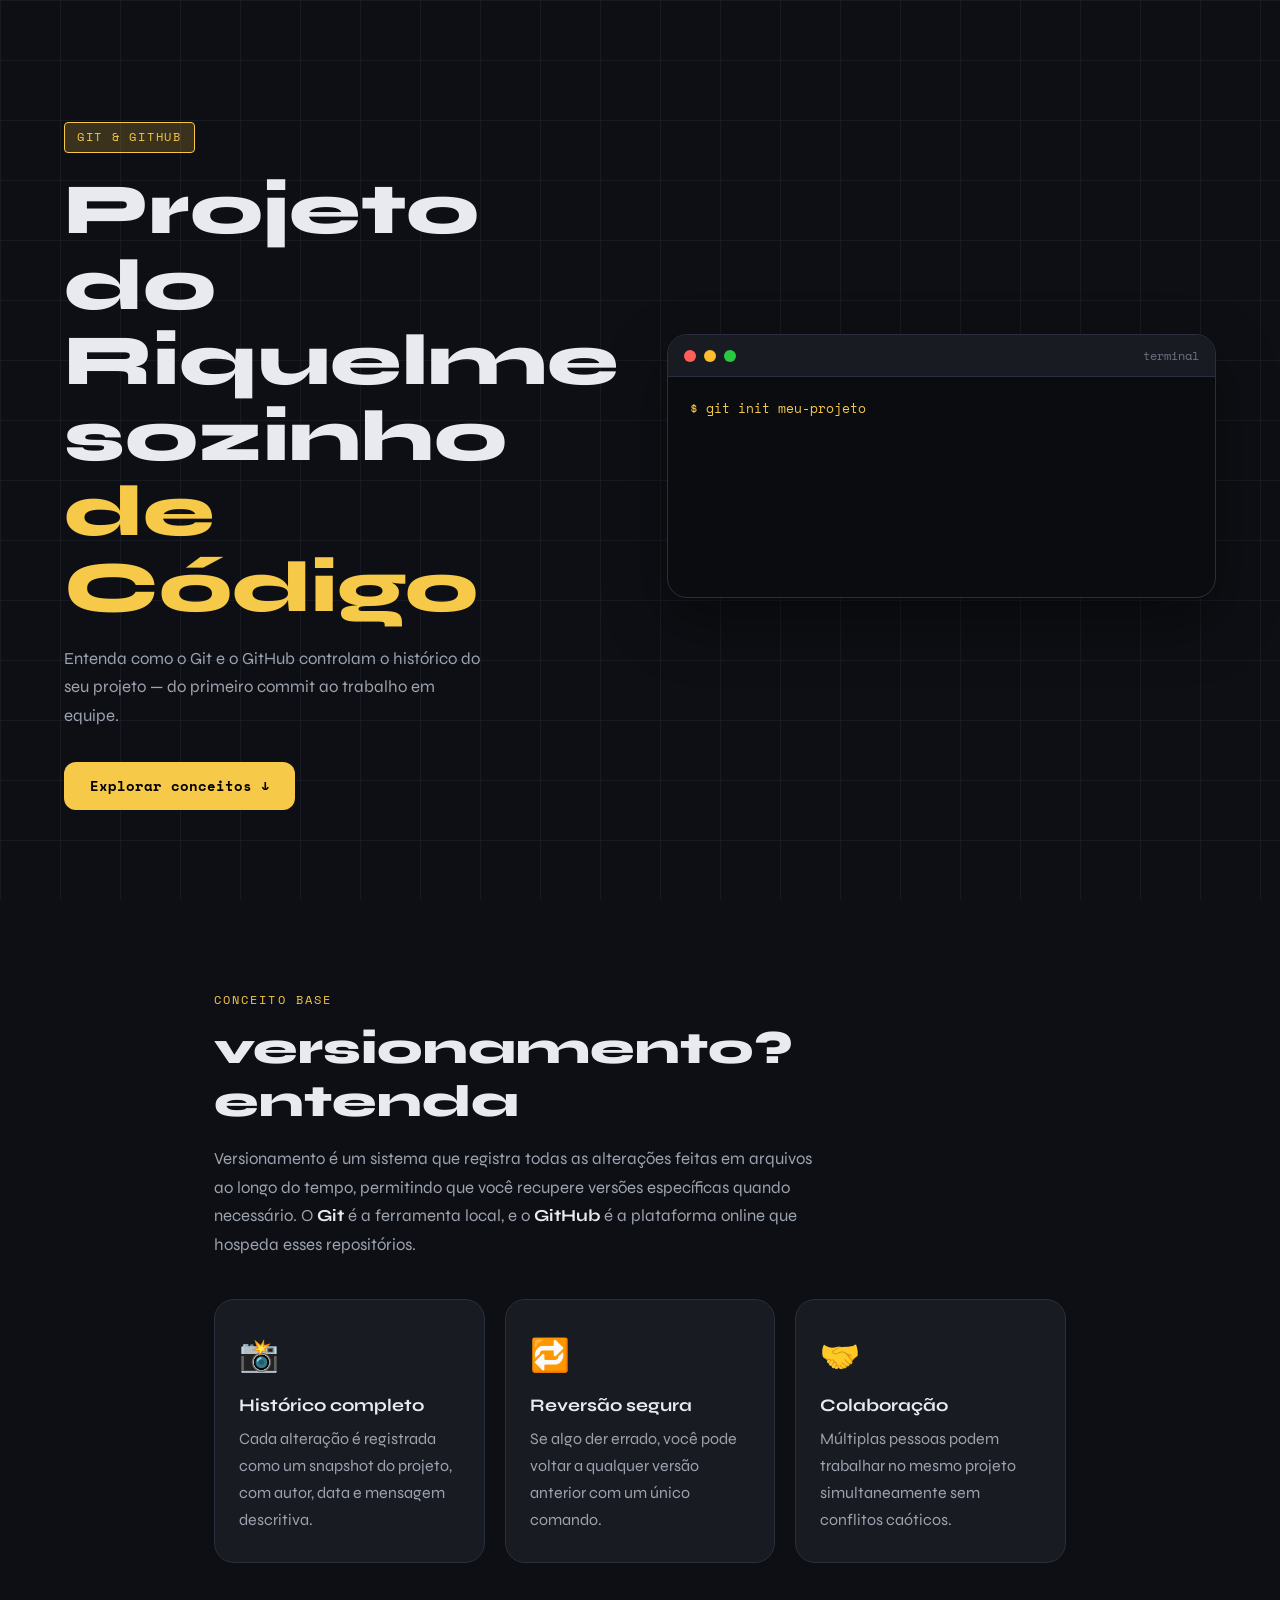
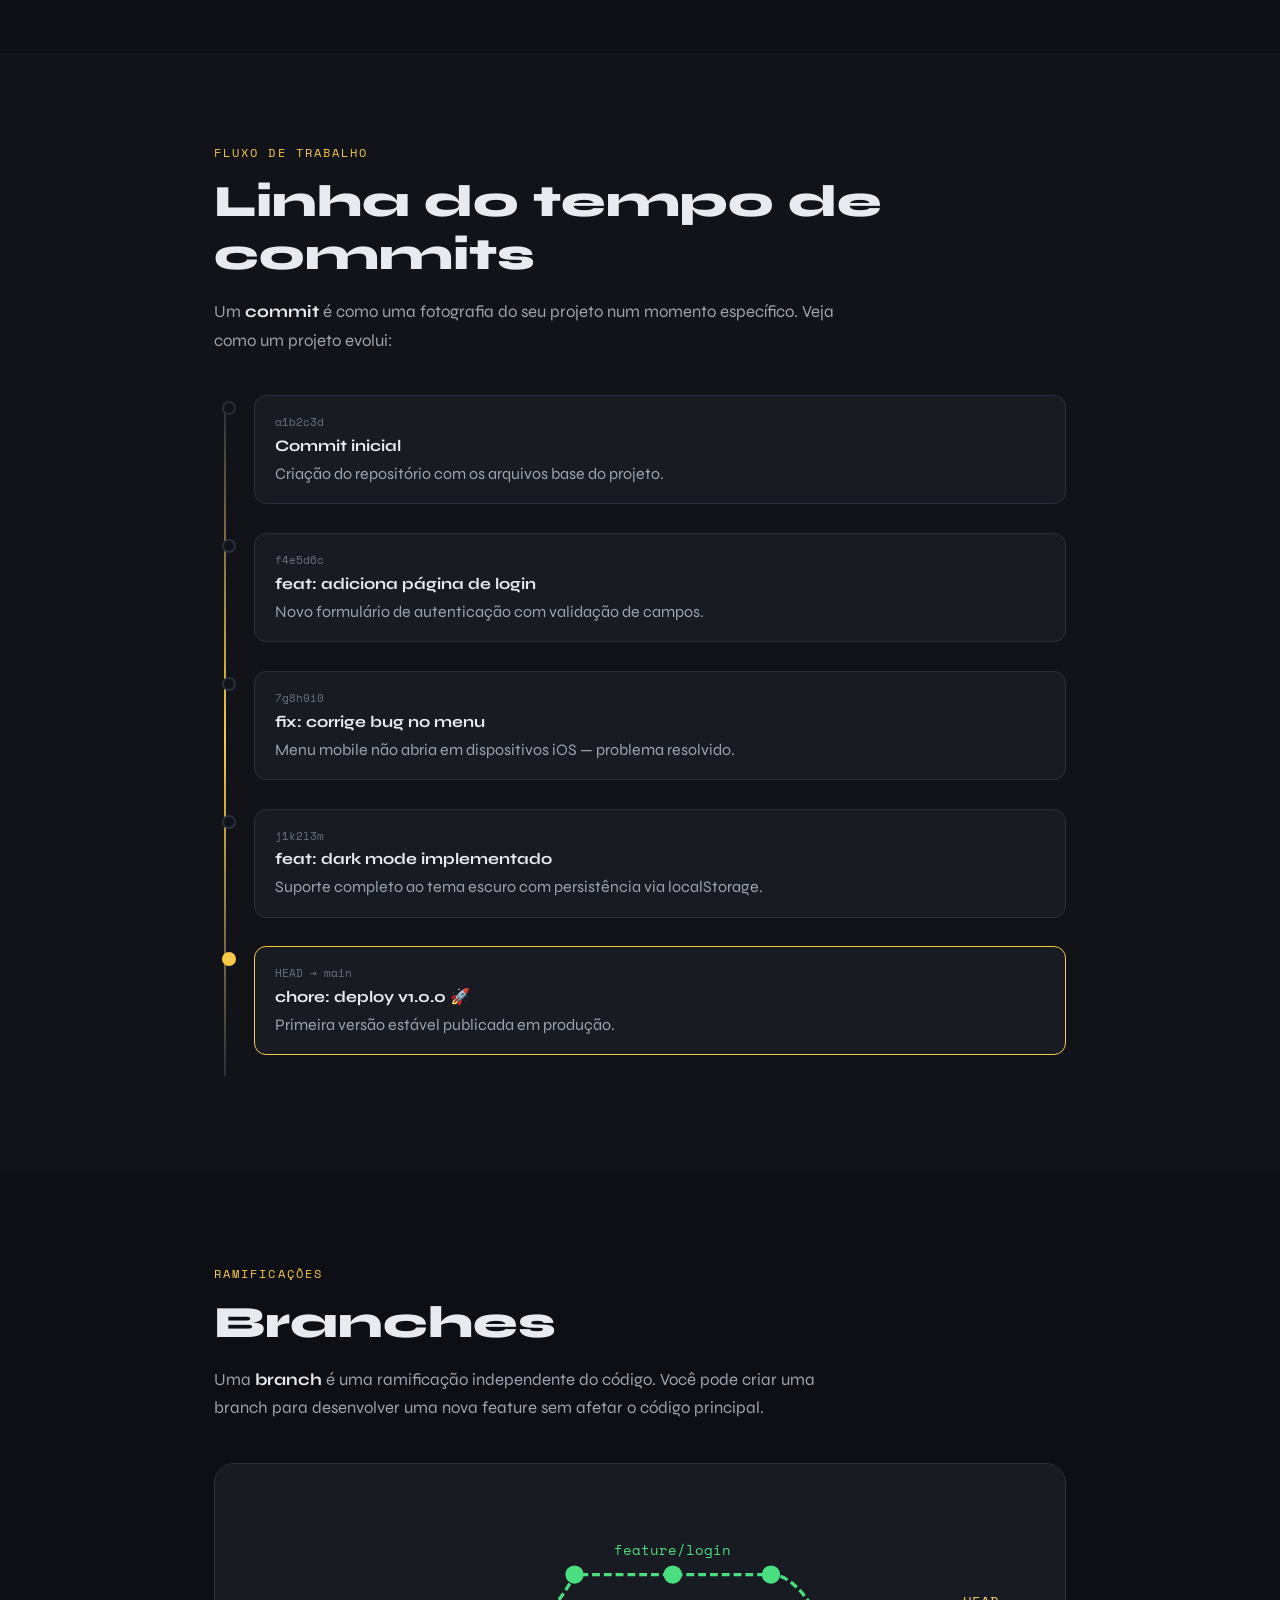
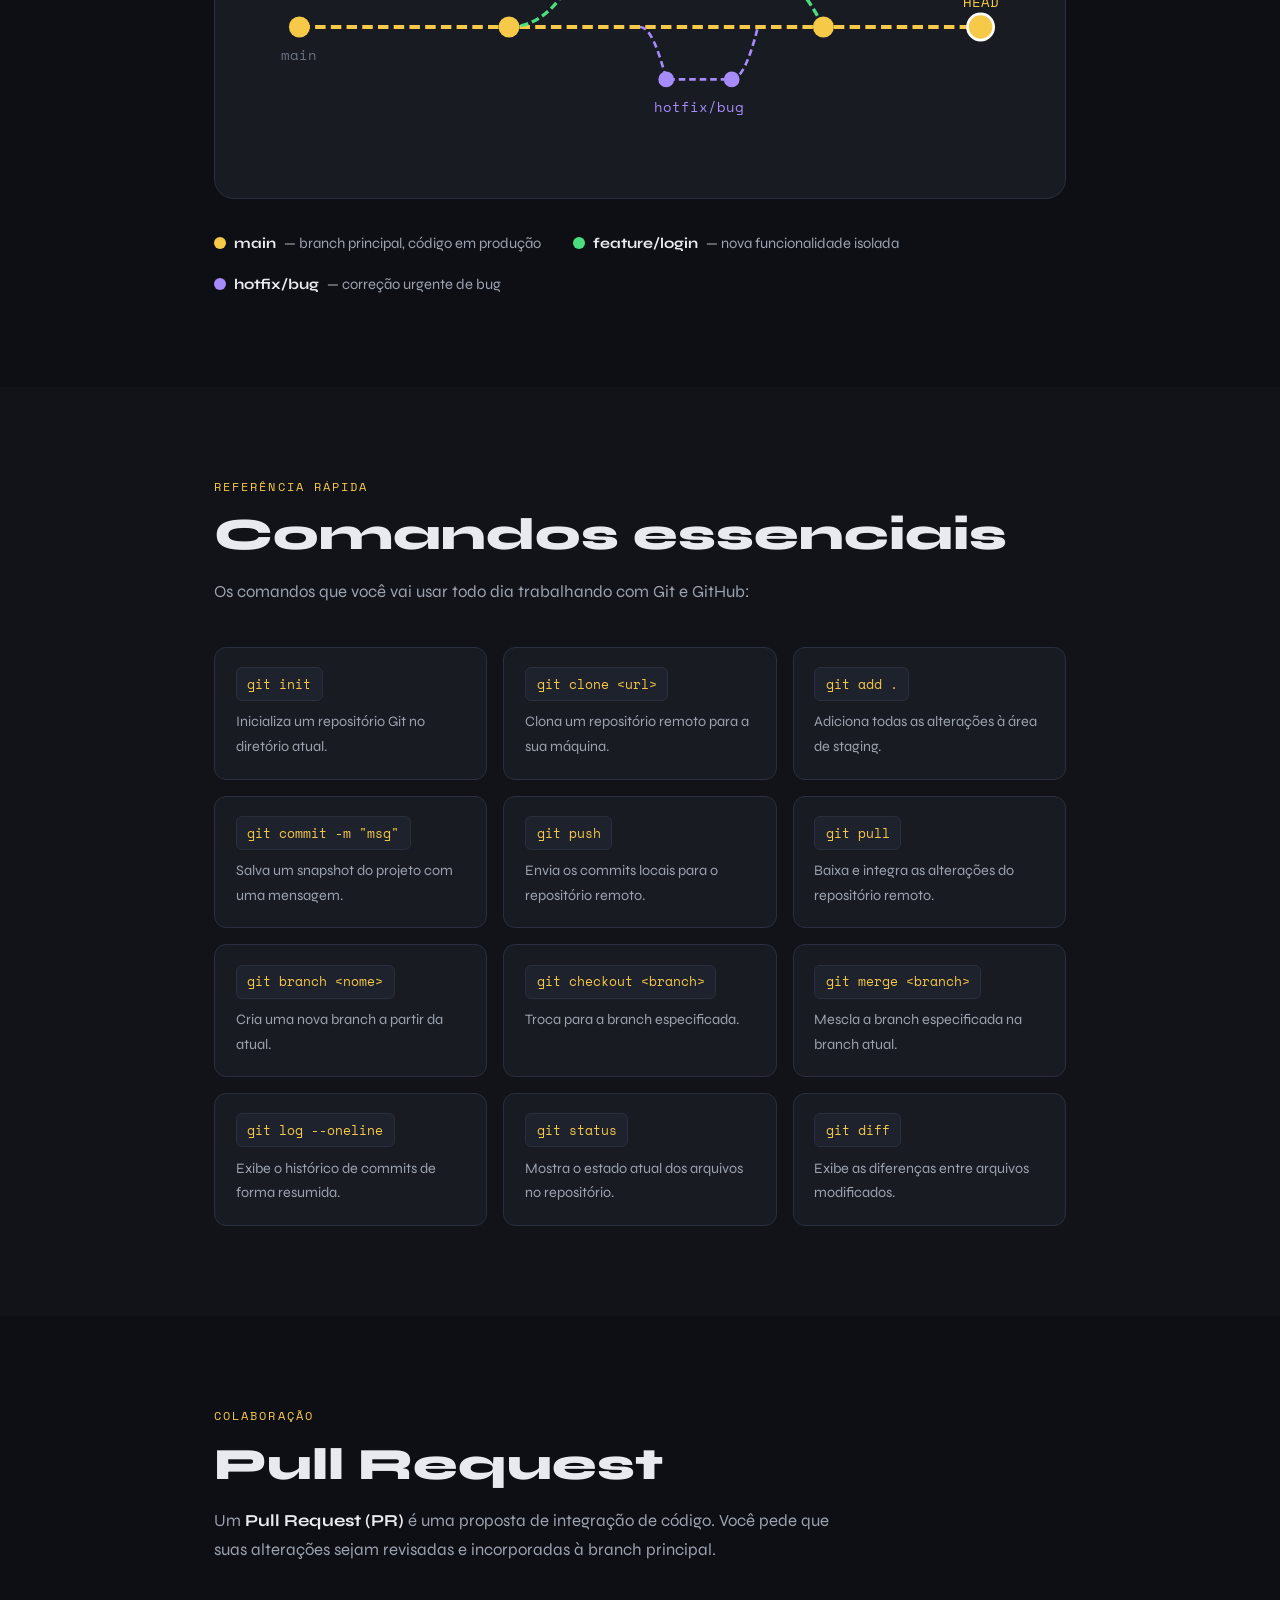
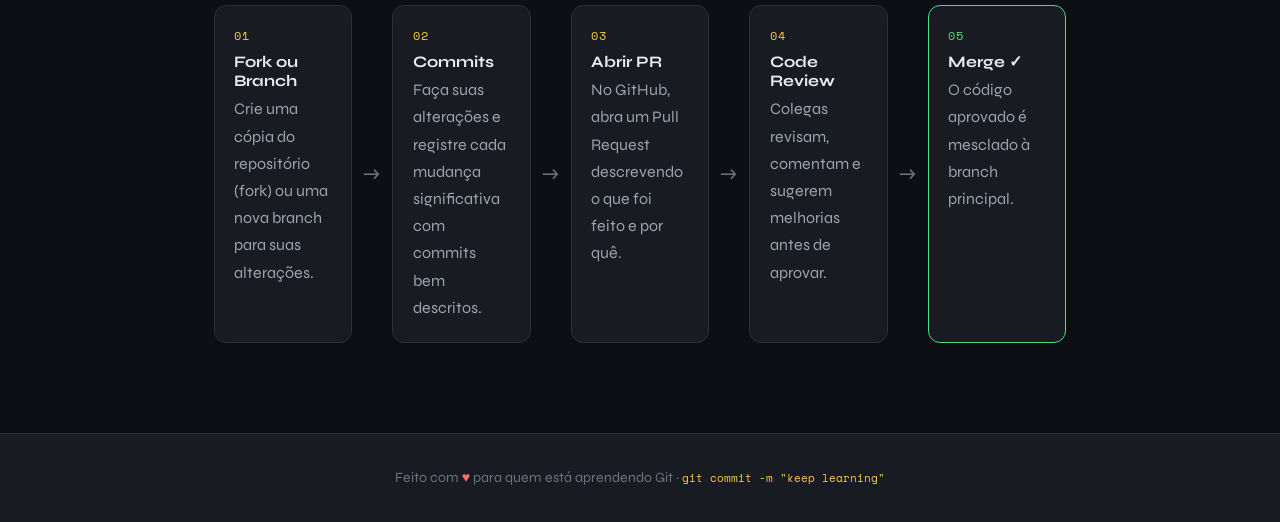
==== index.html @ 539158be "att top" ====
<!DOCTYPE html>
<html lang="pt-BR">
<head>
  <meta charset="UTF-8" />
  <meta name="viewport" content="width=device-width, initial-scale=1.0" />
  <title>Versionamento no GitHub</title>
  <link rel="preconnect" href="https://fonts.googleapis.com">
  <link href="https://fonts.googleapis.com/css2?family=Space+Mono:wght@400;700&family=Syne:wght@400;700;800&display=swap" rel="stylesheet">
  <link rel="stylesheet" href="style.css" />
</head>
<body>

  <!-- HERO -->
  <header class="hero">
    <div class="hero-bg-grid"></div>
    <div class="hero-content">
      <div class="badge">git & github</div>
      <h1 class="hero-title">
        Projeto do Riquelme sozinho<br/>
        <span class="accent">de Código</span>
      </h1>
      <p class="hero-sub">Entenda como o Git e o GitHub controlam o histórico do seu projeto — do primeiro commit ao trabalho em equipe.</p>
      <a href="#conceitos" class="btn-hero">Explorar conceitos ↓</a>
    </div>
    <div class="hero-terminal" aria-hidden="true">
      <div class="terminal-bar">
        <span class="dot red"></span><span class="dot yellow"></span><span class="dot green"></span>
        <span class="terminal-title">terminal</span>
      </div>
      <div class="terminal-body" id="terminal-body"></div>
    </div>
  </header>

  <!-- O QUE É VERSIONAMENTO -->
  <section class="section" id="conceitos">
    <div class="container">
      <div class="section-label">conceito base</div>
      <h2>versionamento?entenda</h2>
      <p class="section-desc">Versionamento é um sistema que registra todas as alterações feitas em arquivos ao longo do tempo, permitindo que você recupere versões específicas quando necessário. O <strong>Git</strong> é a ferramenta local, e o <strong>GitHub</strong> é a plataforma online que hospeda esses repositórios.</p>

      <div class="cards-grid">
        <div class="card" data-delay="0">
          <div class="card-icon">📸</div>
          <h3>Histórico completo</h3>
          <p>Cada alteração é registrada como um snapshot do projeto, com autor, data e mensagem descritiva.</p>
        </div>
        <div class="card" data-delay="100">
          <div class="card-icon">🔁</div>
          <h3>Reversão segura</h3>
          <p>Se algo der errado, você pode voltar a qualquer versão anterior com um único comando.</p>
        </div>
        <div class="card" data-delay="200">
          <div class="card-icon">🤝</div>
          <h3>Colaboração</h3>
          <p>Múltiplas pessoas podem trabalhar no mesmo projeto simultaneamente sem conflitos caóticos.</p>
        </div>
      </div>
    </div>
  </section>

  <!-- LINHA DO TEMPO DE COMMITS -->
  <section class="section section-dark" id="commits">
    <div class="container">
      <div class="section-label">fluxo de trabalho</div>
      <h2>Linha do tempo de commits</h2>
      <p class="section-desc">Um <strong>commit</strong> é como uma fotografia do seu projeto num momento específico. Veja como um projeto evolui:</p>

      <div class="timeline" id="timeline">
        <div class="timeline-line"></div>
        <div class="timeline-item" data-index="0">
          <div class="t-dot"></div>
          <div class="t-card">
            <span class="t-hash">a1b2c3d</span>
            <h4>Commit inicial</h4>
            <p>Criação do repositório com os arquivos base do projeto.</p>
          </div>
        </div>
        <div class="timeline-item" data-index="1">
          <div class="t-dot"></div>
          <div class="t-card">
            <span class="t-hash">f4e5d6c</span>
            <h4>feat: adiciona página de login</h4>
            <p>Novo formulário de autenticação com validação de campos.</p>
          </div>
        </div>
        <div class="timeline-item" data-index="2">
          <div class="t-dot"></div>
          <div class="t-card">
            <span class="t-hash">7g8h9i0</span>
            <h4>fix: corrige bug no menu</h4>
            <p>Menu mobile não abria em dispositivos iOS — problema resolvido.</p>
          </div>
        </div>
        <div class="timeline-item" data-index="3">
          <div class="t-dot"></div>
          <div class="t-card">
            <span class="t-hash">j1k2l3m</span>
            <h4>feat: dark mode implementado</h4>
            <p>Suporte completo ao tema escuro com persistência via localStorage.</p>
          </div>
        </div>
        <div class="timeline-item" data-index="4">
          <div class="t-dot active"></div>
          <div class="t-card t-card-active">
            <span class="t-hash">HEAD → main</span>
            <h4>chore: deploy v1.0.0 🚀</h4>
            <p>Primeira versão estável publicada em produção.</p>
          </div>
        </div>
      </div>
    </div>
  </section>

  <!-- BRANCHES -->
  <section class="section" id="branches">
    <div class="container">
      <div class="section-label">ramificações</div>
      <h2>Branches</h2>
      <p class="section-desc">Uma <strong>branch</strong> é uma ramificação independente do código. Você pode criar uma branch para desenvolver uma nova feature sem afetar o código principal.</p>

      <div class="branch-visual">
        <div class="branch-svg-wrap">
          <svg viewBox="0 0 600 200" xmlns="http://www.w3.org/2000/svg" class="branch-svg">
            <!-- main line -->
            <line x1="40" y1="100" x2="560" y2="100" stroke="var(--accent)" stroke-width="3" stroke-dasharray="8 4"/>
            <!-- feature branch -->
            <path d="M 200 100 Q 230 100 250 60 L 400 60 Q 420 60 440 100" stroke="var(--green)" stroke-width="2.5" fill="none" stroke-dasharray="6 3"/>
            <!-- hotfix branch -->
            <path d="M 300 100 Q 310 100 320 140 L 370 140 Q 380 140 390 100" stroke="var(--purple)" stroke-width="2" fill="none" stroke-dasharray="5 3"/>
            <!-- dots main -->
            <circle cx="40" cy="100" r="8" fill="var(--accent)"/>
            <circle cx="200" cy="100" r="8" fill="var(--accent)"/>
            <circle cx="440" cy="100" r="8" fill="var(--accent)"/>
            <circle cx="560" cy="100" r="10" fill="var(--accent)" stroke="white" stroke-width="2"/>
            <!-- dots feature -->
            <circle cx="250" cy="60" r="7" fill="var(--green)"/>
            <circle cx="325" cy="60" r="7" fill="var(--green)"/>
            <circle cx="400" cy="60" r="7" fill="var(--green)"/>
            <!-- dots hotfix -->
            <circle cx="320" cy="140" r="6" fill="var(--purple)"/>
            <circle cx="370" cy="140" r="6" fill="var(--purple)"/>
            <!-- labels -->
            <text x="40" y="125" fill="var(--text-muted)" font-size="11" font-family="Space Mono" text-anchor="middle">main</text>
            <text x="325" y="45" fill="var(--green)" font-size="11" font-family="Space Mono" text-anchor="middle">feature/login</text>
            <text x="345" y="165" fill="var(--purple)" font-size="11" font-family="Space Mono" text-anchor="middle">hotfix/bug</text>
            <text x="560" y="85" fill="var(--accent)" font-size="11" font-family="Space Mono" text-anchor="middle">HEAD</text>
          </svg>
        </div>

        <div class="branch-legend">
          <div class="legend-item"><span class="legend-dot" style="background:var(--accent)"></span> <strong>main</strong> — branch principal, código em produção</div>
          <div class="legend-item"><span class="legend-dot" style="background:var(--green)"></span> <strong>feature/login</strong> — nova funcionalidade isolada</div>
          <div class="legend-item"><span class="legend-dot" style="background:var(--purple)"></span> <strong>hotfix/bug</strong> — correção urgente de bug</div>
        </div>
      </div>
    </div>
  </section>

  <!-- COMANDOS ESSENCIAIS -->
  <section class="section section-dark" id="comandos">
    <div class="container">
      <div class="section-label">referência rápida</div>
      <h2>Comandos essenciais</h2>
      <p class="section-desc">Os comandos que você vai usar todo dia trabalhando com Git e GitHub:</p>

      <div class="commands-grid" id="commands-grid">
        <!-- preenchido por JS -->
      </div>
    </div>
  </section>

  <!-- FLUXO PULL REQUEST -->
  <section class="section" id="pr">
    <div class="container">
      <div class="section-label">colaboração</div>
      <h2>Pull Request</h2>
      <p class="section-desc">Um <strong>Pull Request (PR)</strong> é uma proposta de integração de código. Você pede que suas alterações sejam revisadas e incorporadas à branch principal.</p>

      <div class="pr-steps">
        <div class="pr-step">
          <div class="pr-num">01</div>
          <div class="pr-info">
            <h4>Fork ou Branch</h4>
            <p>Crie uma cópia do repositório (fork) ou uma nova branch para suas alterações.</p>
          </div>
        </div>
        <div class="pr-arrow">→</div>
        <div class="pr-step">
          <div class="pr-num">02</div>
          <div class="pr-info">
            <h4>Commits</h4>
            <p>Faça suas alterações e registre cada mudança significativa com commits bem descritos.</p>
          </div>
        </div>
        <div class="pr-arrow">→</div>
        <div class="pr-step">
          <div class="pr-num">03</div>
          <div class="pr-info">
            <h4>Abrir PR</h4>
            <p>No GitHub, abra um Pull Request descrevendo o que foi feito e por quê.</p>
          </div>
        </div>
        <div class="pr-arrow">→</div>
        <div class="pr-step">
          <div class="pr-num">04</div>
          <div class="pr-info">
            <h4>Code Review</h4>
            <p>Colegas revisam, comentam e sugerem melhorias antes de aprovar.</p>
          </div>
        </div>
        <div class="pr-arrow">→</div>
        <div class="pr-step pr-step-final">
          <div class="pr-num">05</div>
          <div class="pr-info">
            <h4>Merge ✓</h4>
            <p>O código aprovado é mesclado à branch principal.</p>
          </div>
        </div>
      </div>
    </div>
  </section>

  <!-- FOOTER -->
  <footer class="footer">
    <div class="container">
      <p>Feito com <span class="heart">♥</span> para quem está aprendendo Git · <span class="mono">git commit -m "keep learning"</span></p>
    </div>
  </footer>

  <script src="script.js"></script>
</body>
</html>
---- style.css ----
/* ============================================================
   RESET & VARIABLES
   ============================================================ */
*, *::before, *::after { box-sizing: border-box; margin: 0; padding: 0; }

:root {
  --bg:          #0d0f14;
  --bg-alt:      #111318;
  --surface:     #181b22;
  --surface2:    #1e222c;
  --border:      #2a2f3d;
  --accent:      #f7c948;
  --accent-dim:  #f7c94830;
  --green:       #4ade80;
  --purple:      #a78bfa;
  --text:        #e8eaf0;
  --text-muted:  #6b7280;
  --text-soft:   #9ca3af;
  --font-mono:   'Space Mono', monospace;
  --font-sans:   'Syne', sans-serif;
  --radius:      12px;
  --radius-lg:   20px;
}

html { scroll-behavior: smooth; }

body {
  background: var(--bg);
  color: var(--text);
  font-family: var(--font-sans);
  font-size: 16px;
  line-height: 1.7;
  overflow-x: hidden;
}

::selection { background: var(--accent); color: #000; }

/* ============================================================
   TYPOGRAPHY
   ============================================================ */
h1, h2, h3, h4 { line-height: 1.2; font-family: var(--font-sans); }
h2 { font-size: clamp(1.8rem, 4vw, 2.8rem); font-weight: 800; margin-bottom: 1rem; }
h3 { font-size: 1.1rem; font-weight: 700; margin-bottom: .5rem; }
h4 { font-size: 1rem; font-weight: 700; margin-bottom: .3rem; }
p  { color: var(--text-soft); }
strong { color: var(--text); }
.mono { font-family: var(--font-mono); font-size: .85em; }

/* ============================================================
   LAYOUT
   ============================================================ */
.container { max-width: 900px; margin: 0 auto; padding: 0 1.5rem; }

.section { padding: 90px 0; }
.section-dark { background: var(--bg-alt); }

.section-label {
  font-family: var(--font-mono);
  font-size: .72rem;
  letter-spacing: .18em;
  text-transform: uppercase;
  color: var(--accent);
  margin-bottom: .75rem;
}
.section-desc {
  font-size: 1.05rem;
  color: var(--text-soft);
  max-width: 620px;
  margin-bottom: 2.5rem;
}

/* ============================================================
   HERO
   ============================================================ */
.hero {
  min-height: 100vh;
  display: grid;
  grid-template-columns: 1fr 1fr;
  align-items: center;
  gap: 3rem;
  padding: 6rem 5vw 4rem;
  position: relative;
  overflow: hidden;
}

.hero-bg-grid {
  position: absolute;
  inset: 0;
  background-image:
    linear-gradient(var(--border) 1px, transparent 1px),
    linear-gradient(90deg, var(--border) 1px, transparent 1px);
  background-size: 60px 60px;
  opacity: .35;
  z-index: 0;
}

.hero-content { position: relative; z-index: 1; }

.badge {
  display: inline-block;
  font-family: var(--font-mono);
  font-size: .72rem;
  letter-spacing: .15em;
  text-transform: uppercase;
  padding: .3rem .75rem;
  background: var(--accent-dim);
  border: 1px solid var(--accent);
  border-radius: 4px;
  color: var(--accent);
  margin-bottom: 1.2rem;
}

.hero-title {
  font-size: clamp(2.8rem, 6vw, 4.5rem);
  font-weight: 800;
  line-height: 1.05;
  margin-bottom: 1.2rem;
  color: var(--text);
}
.hero-title .accent { color: var(--accent); }

.hero-sub {
  font-size: 1.05rem;
  color: var(--text-soft);
  margin-bottom: 2rem;
  max-width: 420px;
}

.btn-hero {
  display: inline-block;
  font-family: var(--font-mono);
  font-size: .88rem;
  padding: .75rem 1.6rem;
  background: var(--accent);
  color: #000;
  border-radius: var(--radius);
  text-decoration: none;
  font-weight: 700;
  transition: transform .2s, box-shadow .2s;
}
.btn-hero:hover { transform: translateY(-3px); box-shadow: 0 8px 24px #f7c94840; }

/* Terminal */
.hero-terminal {
  position: relative;
  z-index: 1;
  background: #0a0c10;
  border: 1px solid var(--border);
  border-radius: var(--radius-lg);
  overflow: hidden;
  box-shadow: 0 24px 60px #00000060;
}

.terminal-bar {
  display: flex;
  align-items: center;
  gap: .5rem;
  padding: .7rem 1rem;
  background: var(--surface);
  border-bottom: 1px solid var(--border);
}
.dot { width: 12px; height: 12px; border-radius: 50%; }
.dot.red    { background: #ff5f57; }
.dot.yellow { background: #febc2e; }
.dot.green  { background: #28c840; }
.terminal-title { font-family: var(--font-mono); font-size: .72rem; color: var(--text-muted); margin-left: auto; }

.terminal-body {
  padding: 1.2rem 1.4rem;
  font-family: var(--font-mono);
  font-size: .8rem;
  line-height: 1.9;
  min-height: 220px;
  color: #c9d1d9;
}
.terminal-body .cmd  { color: var(--accent); }
.terminal-body .out  { color: var(--text-soft); }
.terminal-body .ok   { color: var(--green); }
.terminal-body .err  { color: #f87171; }
.terminal-body .cursor {
  display: inline-block;
  width: 9px; height: 15px;
  background: var(--accent);
  animation: blink 1s infinite;
  vertical-align: middle;
  margin-left: 2px;
}
@keyframes blink { 0%,49%{opacity:1} 50%,100%{opacity:0} }

/* ============================================================
   CARDS
   ============================================================ */
.cards-grid {
  display: grid;
  grid-template-columns: repeat(auto-fit, minmax(220px, 1fr));
  gap: 1.25rem;
}

.card {
  background: var(--surface);
  border: 1px solid var(--border);
  border-radius: var(--radius-lg);
  padding: 1.8rem 1.5rem;
  opacity: 0;
  transform: translateY(24px);
  transition: opacity .5s ease, transform .5s ease, border-color .25s;
}
.card.visible { opacity: 1; transform: translateY(0); }
.card:hover { border-color: var(--accent); }

.card-icon { font-size: 2rem; margin-bottom: .75rem; }

/* ============================================================
   TIMELINE
   ============================================================ */
.timeline {
  position: relative;
  padding-left: 2.5rem;
  display: flex;
  flex-direction: column;
  gap: 0;
}
.timeline-line {
  position: absolute;
  left: 10px;
  top: 8px;
  bottom: 8px;
  width: 2px;
  background: linear-gradient(to bottom, var(--border), var(--accent), var(--border));
}

.timeline-item {
  display: flex;
  align-items: flex-start;
  gap: 1rem;
  padding-bottom: 1.8rem;
  position: relative;
  opacity: 0;
  transform: translateX(-20px);
  transition: opacity .4s ease, transform .4s ease;
}
.timeline-item.visible { opacity: 1; transform: translateX(0); }

.t-dot {
  position: absolute;
  left: -2rem;
  top: 6px;
  width: 14px;
  height: 14px;
  border-radius: 50%;
  background: var(--bg-alt);
  border: 2px solid var(--border);
  flex-shrink: 0;
  transition: border-color .3s, background .3s;
}
.t-dot.active { background: var(--accent); border-color: var(--accent); }
.timeline-item:hover .t-dot { border-color: var(--accent); }

.t-card {
  background: var(--surface);
  border: 1px solid var(--border);
  border-radius: var(--radius);
  padding: 1rem 1.25rem;
  flex: 1;
  transition: border-color .25s;
}
.t-card:hover, .t-card-active { border-color: var(--accent); }
.t-hash {
  font-family: var(--font-mono);
  font-size: .7rem;
  color: var(--text-muted);
  display: block;
  margin-bottom: .3rem;
}

/* ============================================================
   BRANCH VISUAL
   ============================================================ */
.branch-visual { display: flex; flex-direction: column; gap: 2rem; }
.branch-svg-wrap {
  background: var(--surface);
  border: 1px solid var(--border);
  border-radius: var(--radius-lg);
  padding: 2rem;
  overflow: hidden;
}
.branch-svg { width: 100%; height: auto; }

.branch-legend {
  display: flex;
  flex-wrap: wrap;
  gap: 1rem 2rem;
}
.legend-item { display: flex; align-items: center; gap: .5rem; font-size: .92rem; color: var(--text-soft); }
.legend-dot { width: 12px; height: 12px; border-radius: 50%; flex-shrink: 0; }

/* ============================================================
   COMMANDS
   ============================================================ */
.commands-grid {
  display: grid;
  grid-template-columns: repeat(auto-fit, minmax(260px, 1fr));
  gap: 1rem;
}

.cmd-card {
  background: var(--surface);
  border: 1px solid var(--border);
  border-radius: var(--radius);
  padding: 1.2rem 1.3rem;
  cursor: default;
  transition: border-color .25s, transform .2s;
  opacity: 0;
  transform: scale(.96);
}
.cmd-card.visible { opacity: 1; transform: scale(1); }
.cmd-card:hover { border-color: var(--accent); transform: scale(1.02); }

.cmd-code {
  font-family: var(--font-mono);
  font-size: .82rem;
  color: var(--accent);
  background: var(--surface2);
  border: 1px solid var(--border);
  border-radius: 6px;
  padding: .3rem .65rem;
  display: inline-block;
  margin-bottom: .6rem;
}
.cmd-desc { font-size: .9rem; color: var(--text-soft); }

/* ============================================================
   PULL REQUEST STEPS
   ============================================================ */
.pr-steps {
  display: flex;
  flex-wrap: wrap;
  align-items: stretch;
  gap: .5rem;
}

.pr-step {
  background: var(--surface);
  border: 1px solid var(--border);
  border-radius: var(--radius);
  padding: 1.3rem 1.2rem;
  flex: 1;
  min-width: 130px;
  transition: border-color .25s, transform .2s;
}
.pr-step:hover { border-color: var(--accent); transform: translateY(-4px); }
.pr-step-final { border-color: var(--green); }
.pr-step-final .pr-num { color: var(--green); }

.pr-num {
  font-family: var(--font-mono);
  font-size: .72rem;
  color: var(--accent);
  letter-spacing: .08em;
  margin-bottom: .4rem;
}
.pr-arrow {
  display: flex;
  align-items: center;
  color: var(--text-muted);
  font-size: 1.3rem;
  padding: 0 .2rem;
}

/* ============================================================
   FOOTER
   ============================================================ */
.footer {
  background: var(--surface);
  border-top: 1px solid var(--border);
  padding: 2rem 0;
  text-align: center;
}
.footer p { font-size: .88rem; color: var(--text-muted); }
.heart { color: #f87171; }
.mono { color: var(--accent); font-family: var(--font-mono); font-size: .8em; }

/* ============================================================
   SCROLL ANIMATIONS
   ============================================================ */
.fade-in {
  opacity: 0;
  transform: translateY(20px);
  transition: opacity .55s ease, transform .55s ease;
}
.fade-in.visible { opacity: 1; transform: translateY(0); }

/* ============================================================
   RESPONSIVE
   ============================================================ */
@media (max-width: 768px) {
  .hero {
    grid-template-columns: 1fr;
    padding-top: 5rem;
    text-align: center;
  }
  .hero-sub { margin: 0 auto 2rem; }
  .hero-terminal { display: none; }
  .pr-steps { flex-direction: column; }
  .pr-arrow { transform: rotate(90deg); align-self: center; }
}
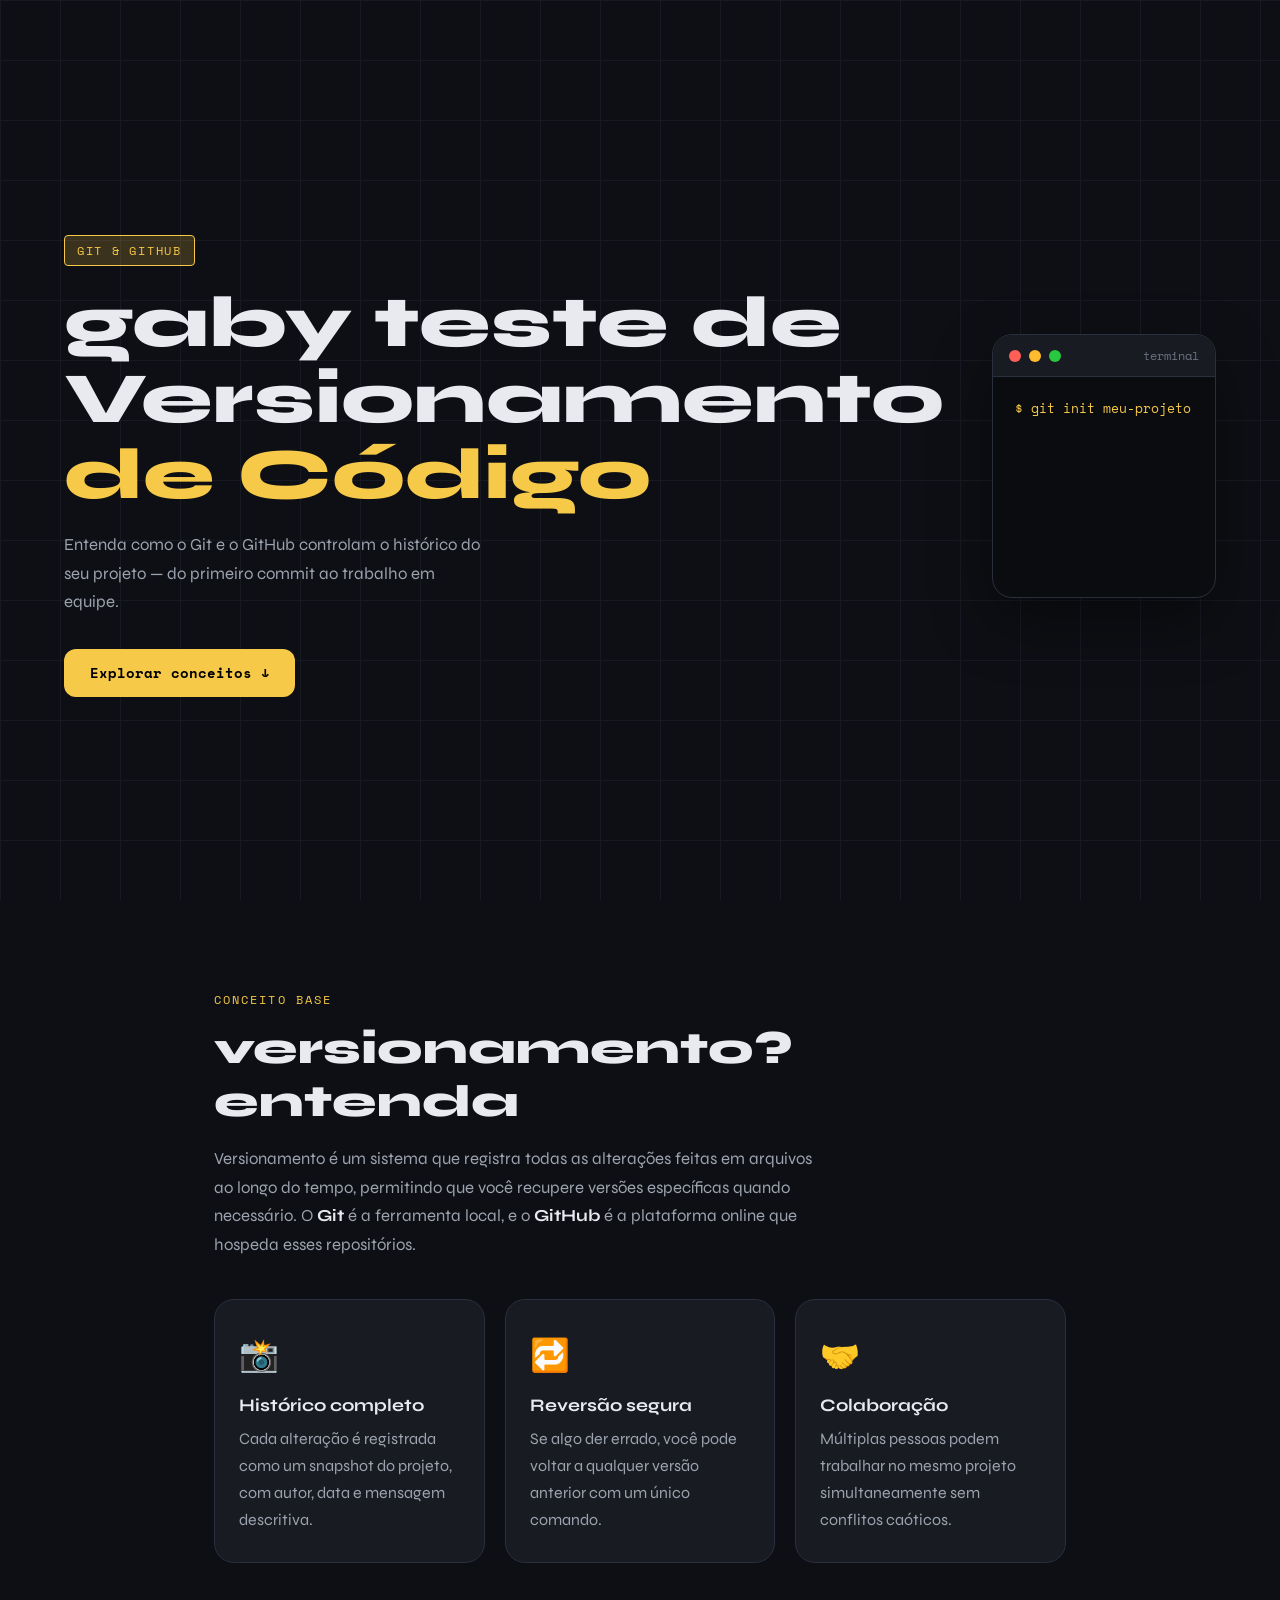
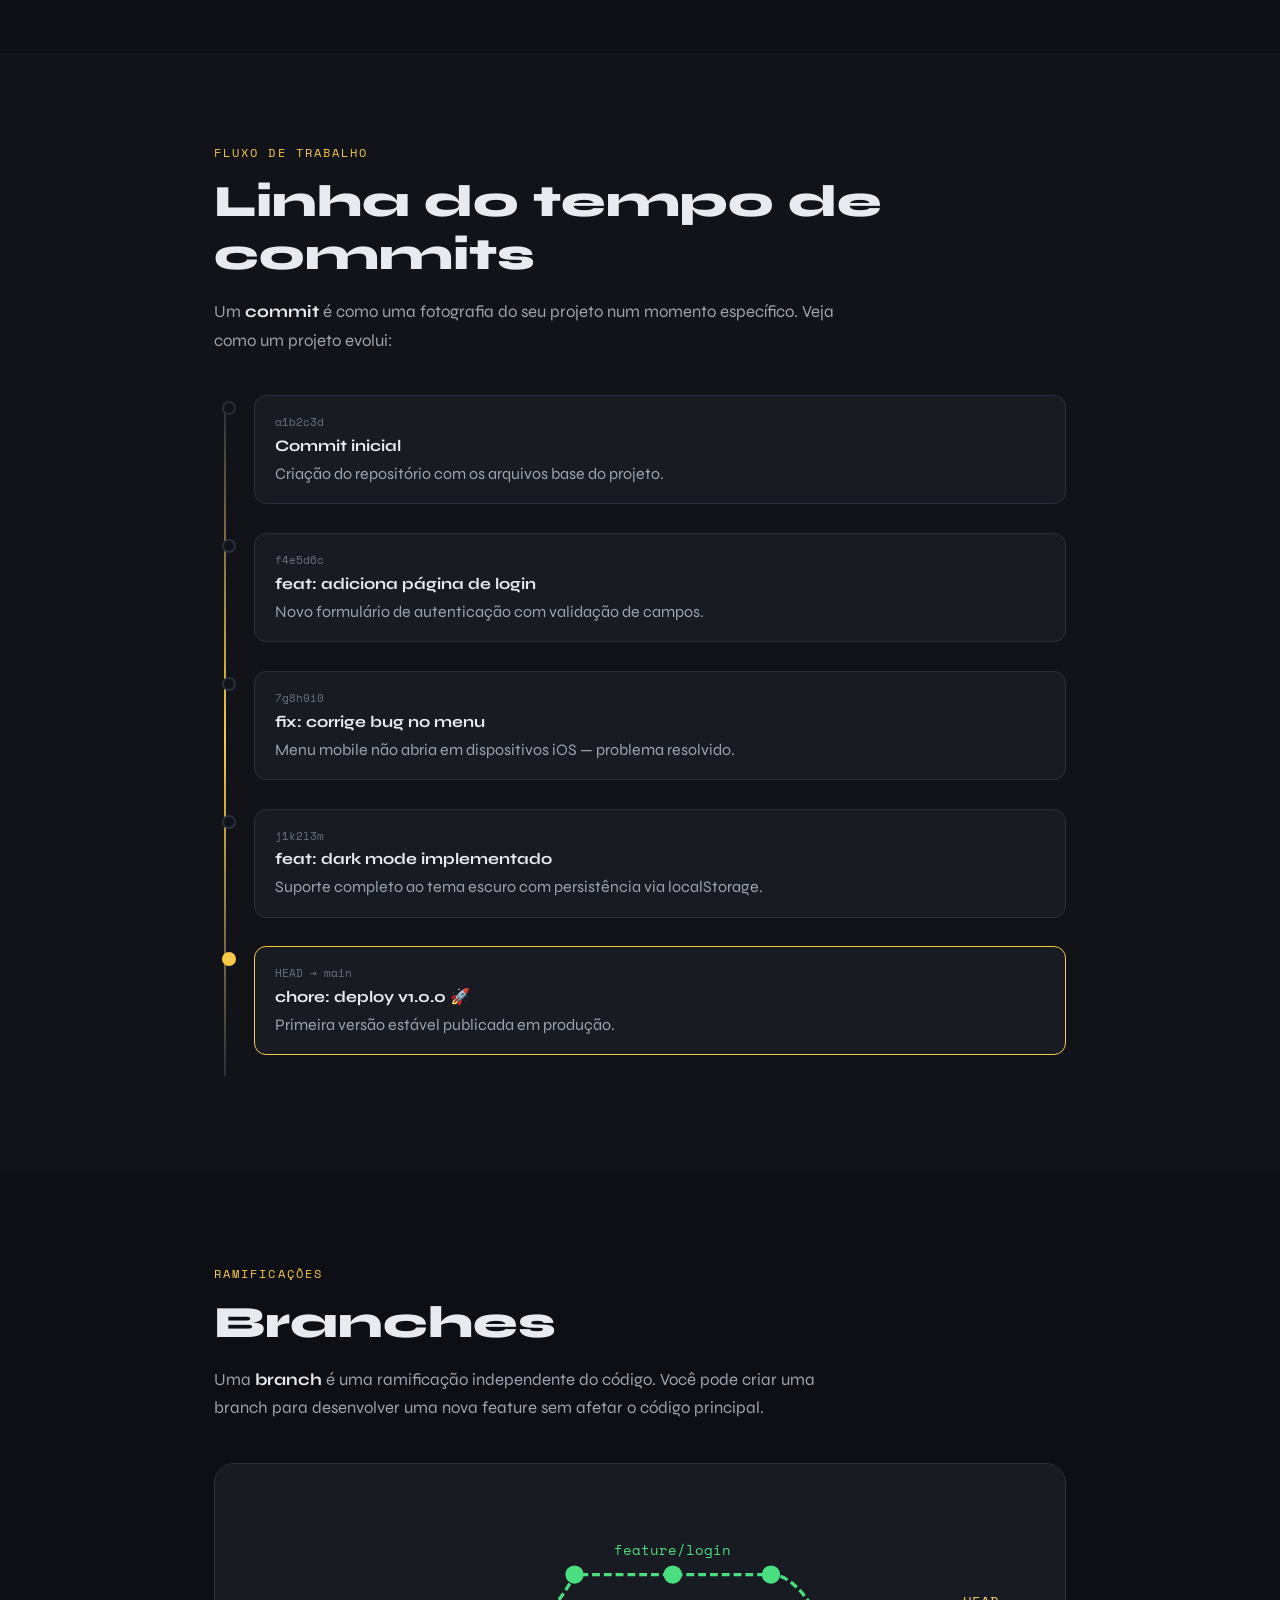
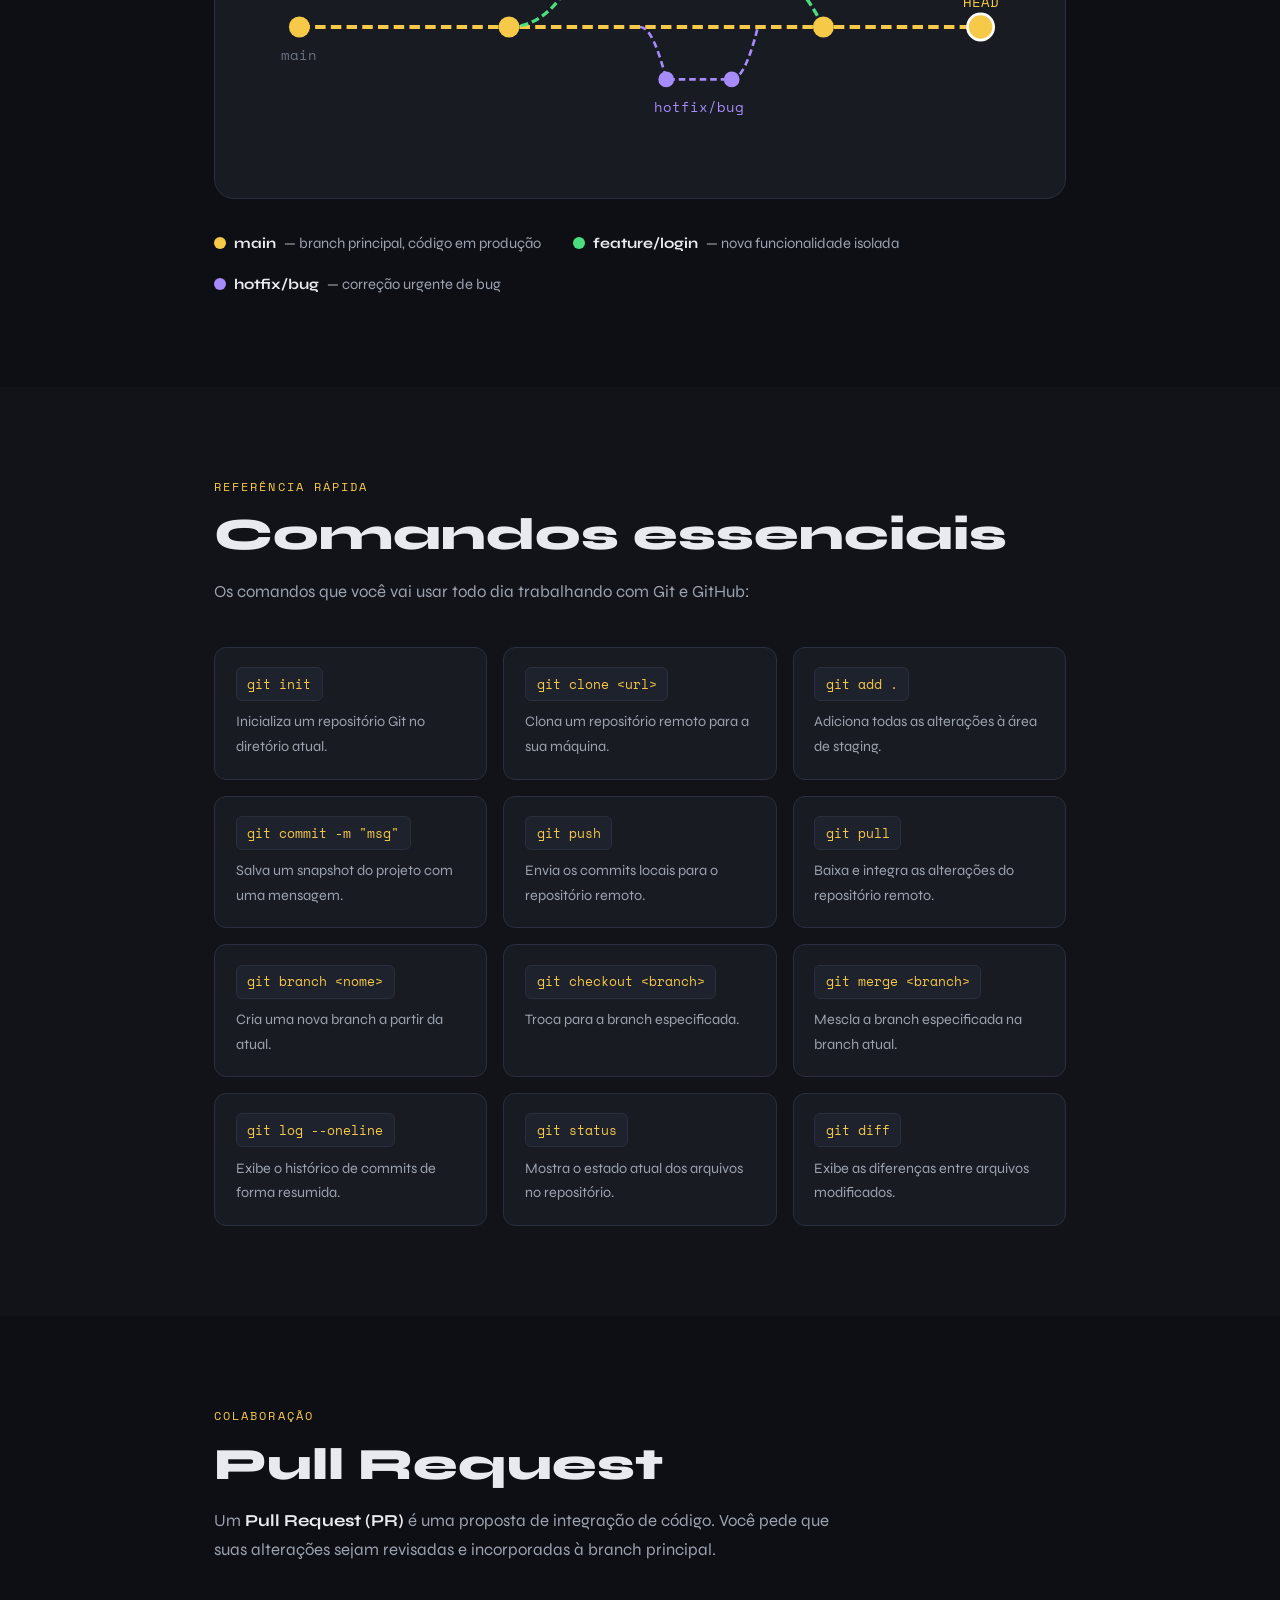
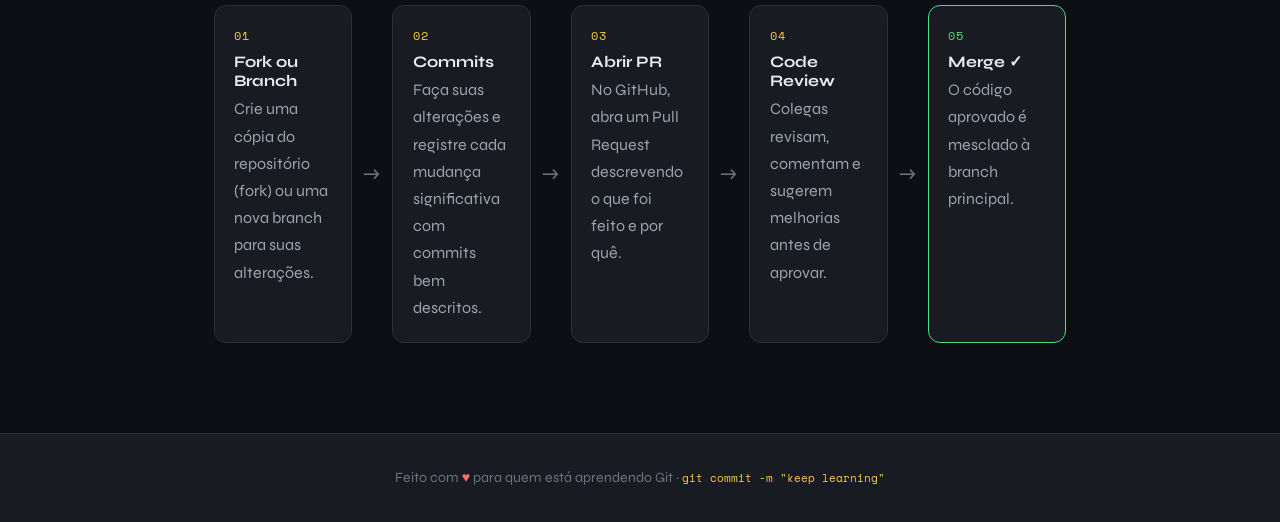
==== commit f0b42059: "att 12" ====
--- a/index.html
+++ b/index.html
@@ -16,7 +16,7 @@
     <div class="hero-content">
       <div class="badge">git & github</div>
       <h1 class="hero-title">
-        Projeto do Riquelme sozinho<br/>
+        gaby teste de Versionamento<br/>
         <span class="accent">de Código</span>
       </h1>
       <p class="hero-sub">Entenda como o Git e o GitHub controlam o histórico do seu projeto — do primeiro commit ao trabalho em equipe.</p>
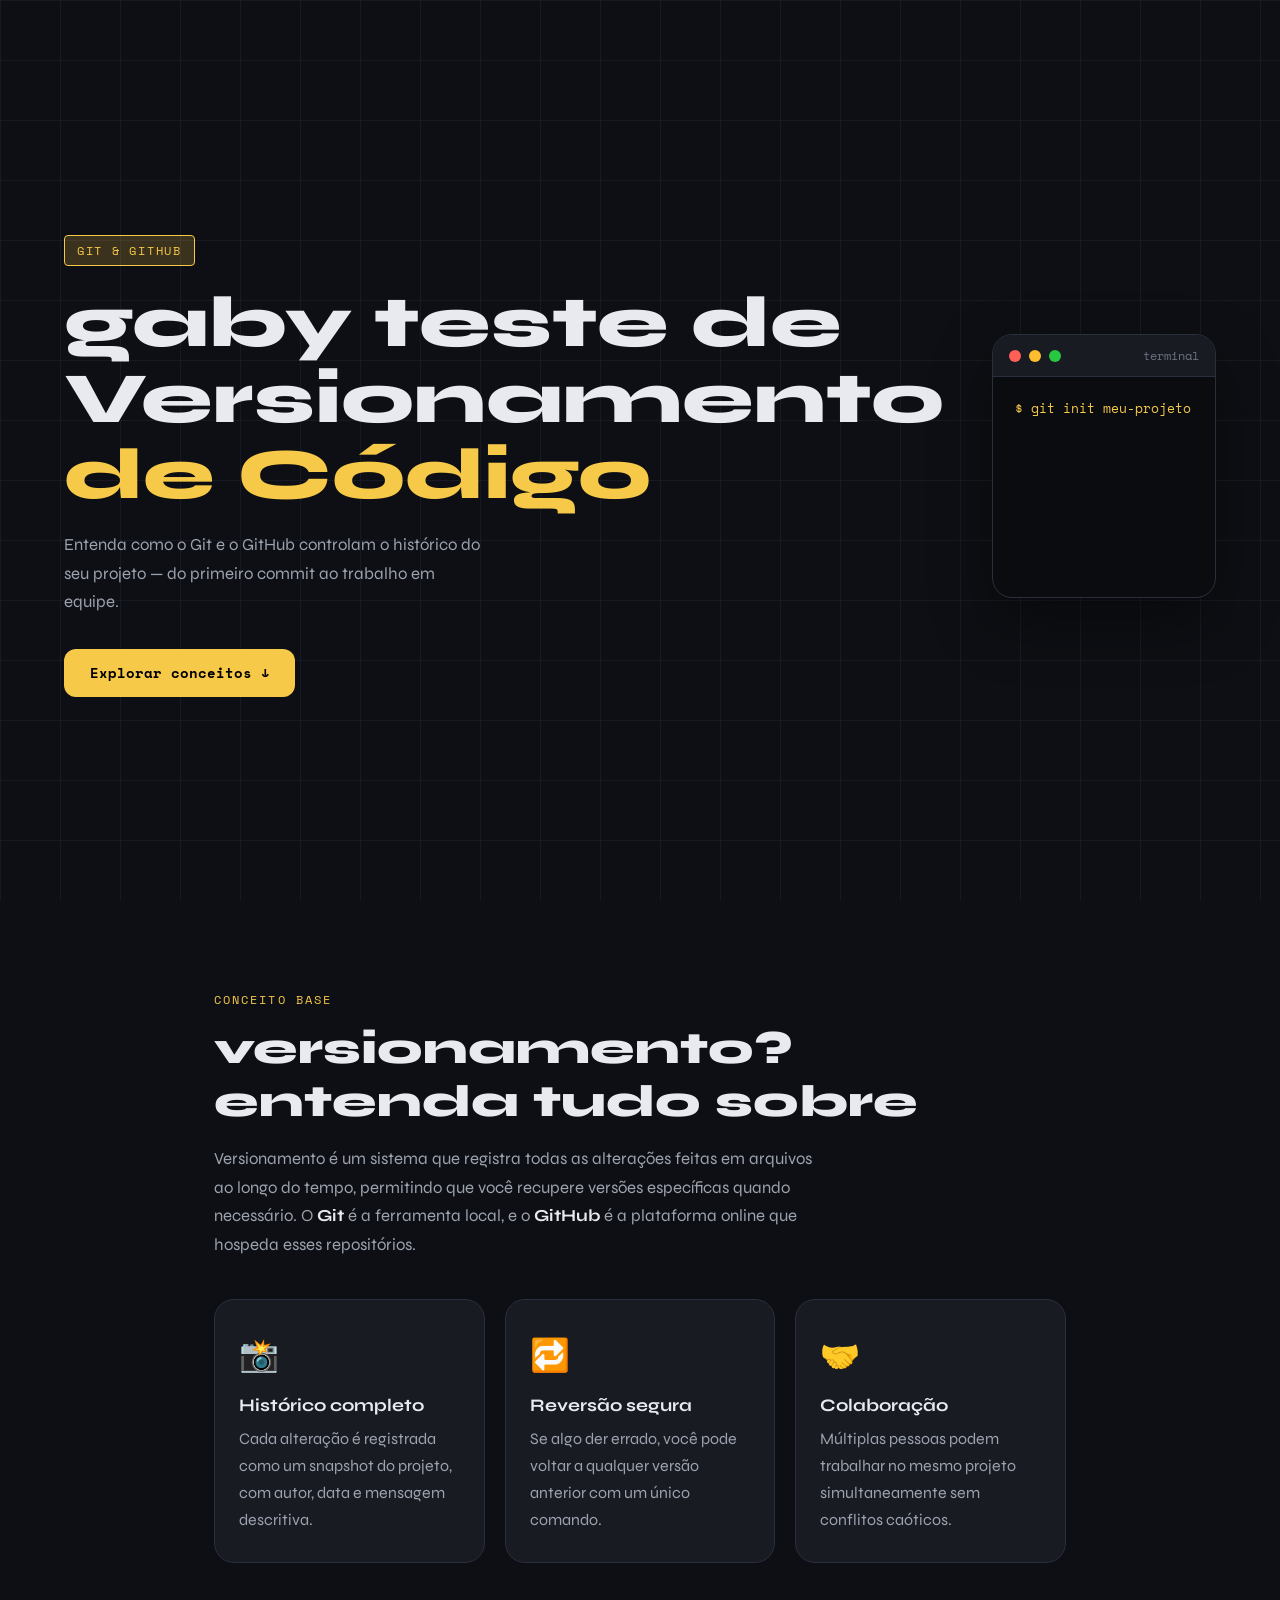
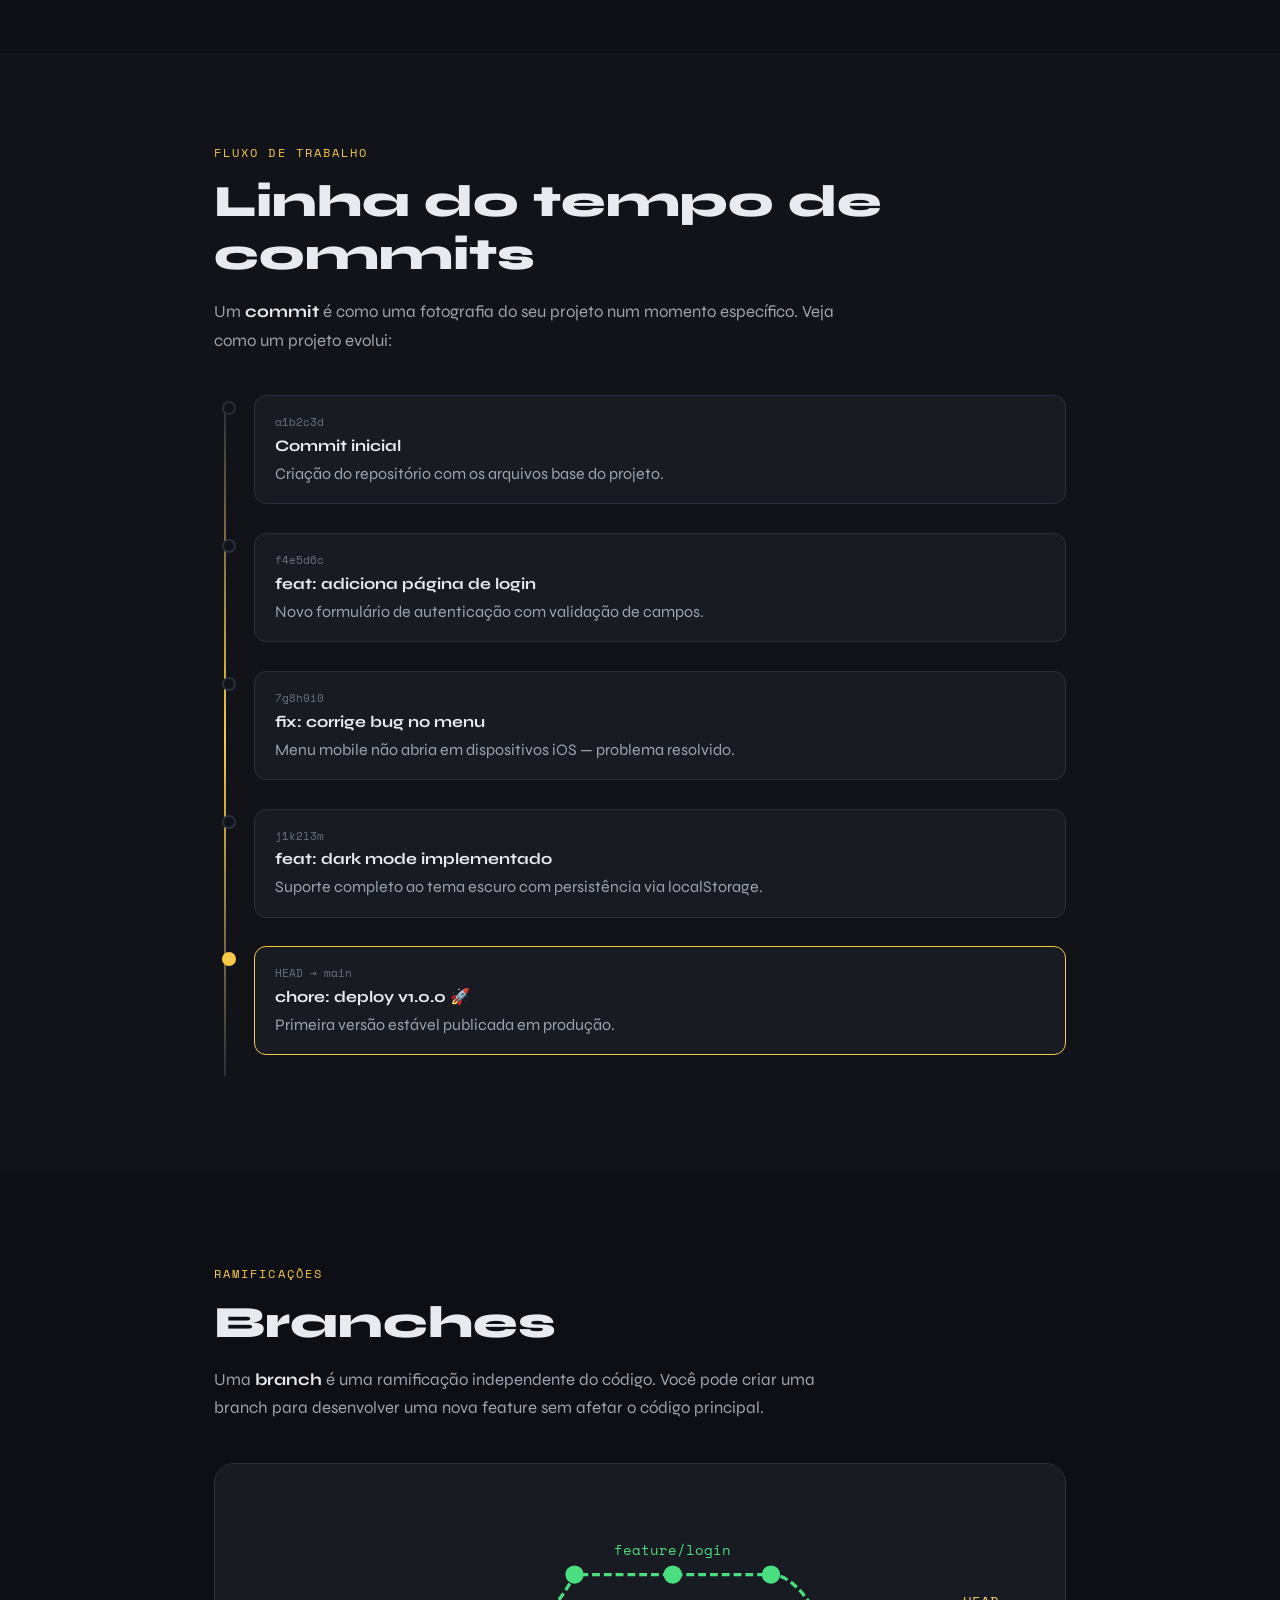
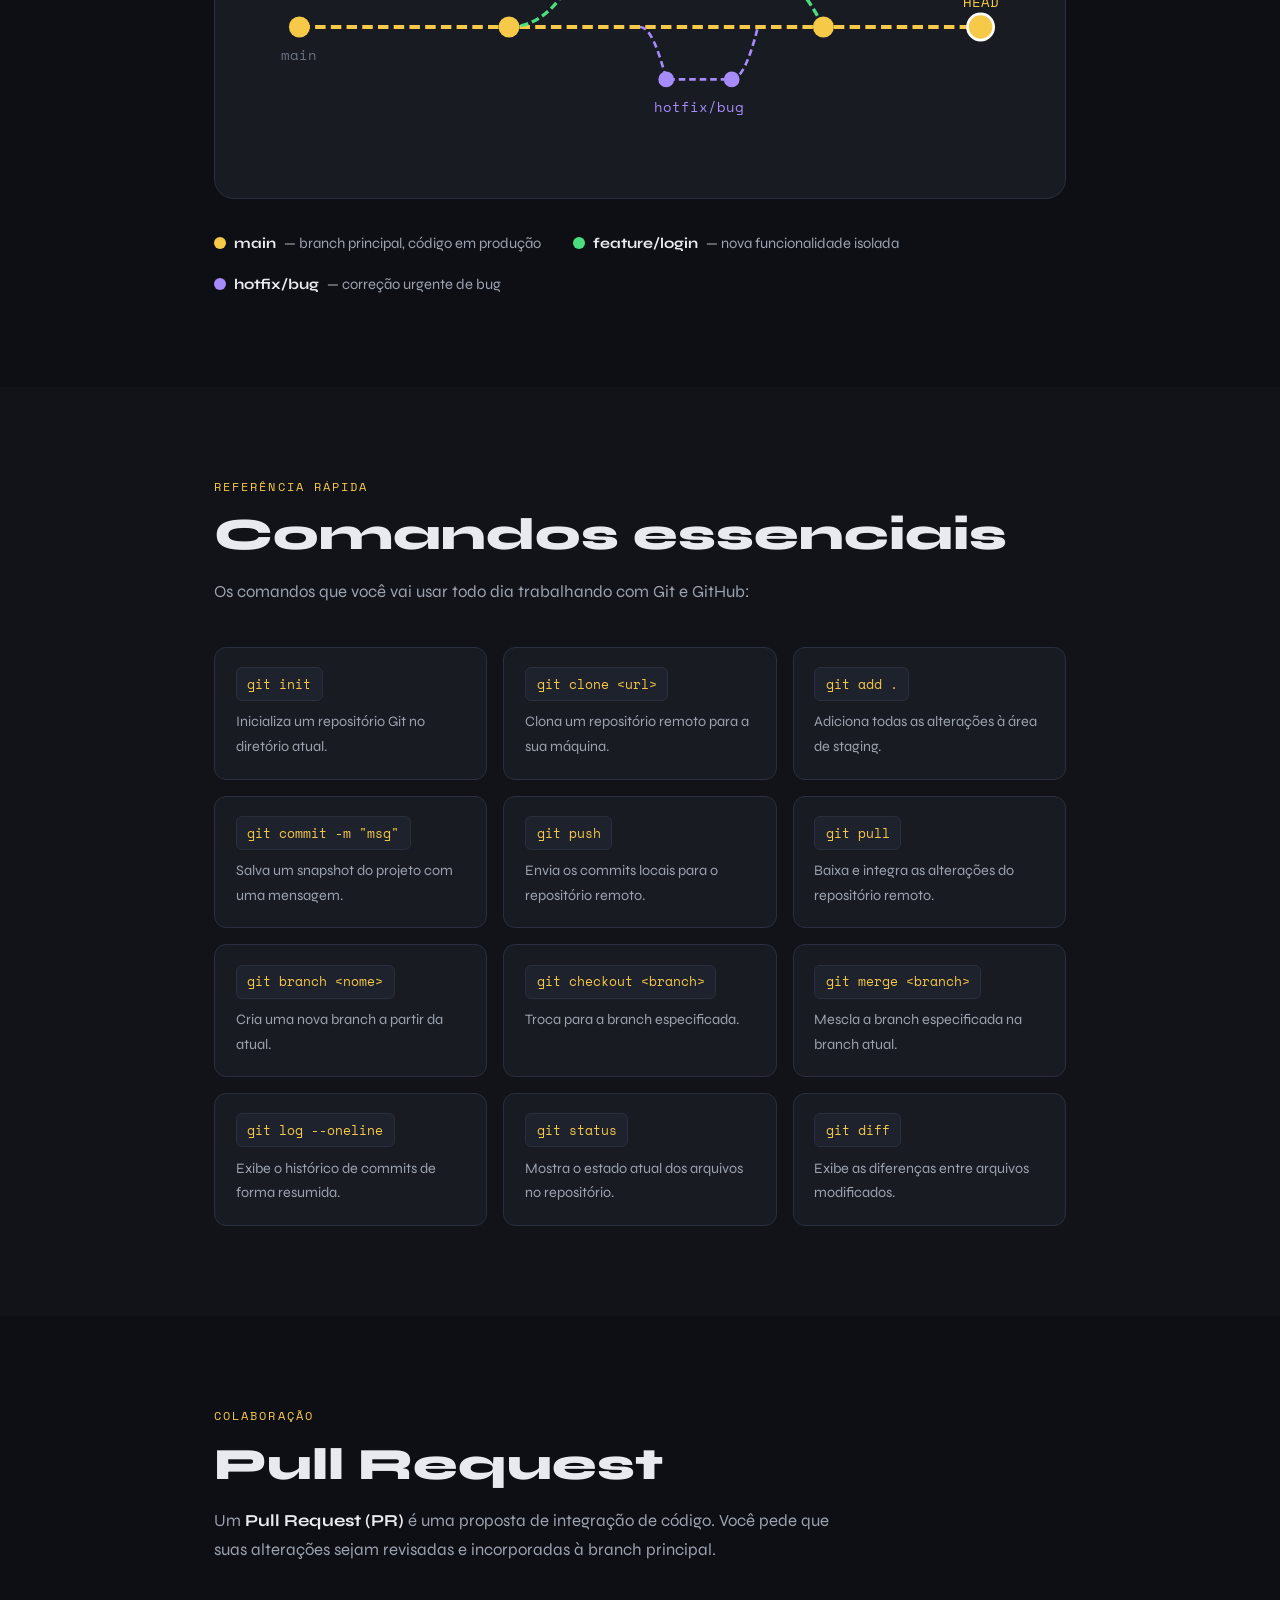
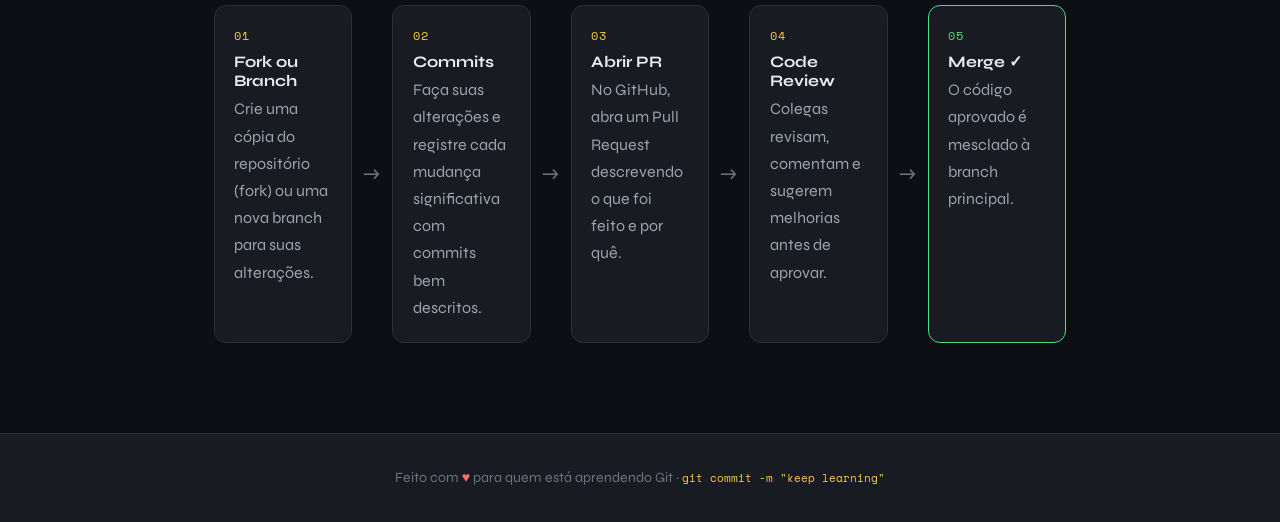
==== commit c7573db4: "att rik" ====
--- a/index.html
+++ b/index.html
@@ -35,7 +35,7 @@
   <section class="section" id="conceitos">
     <div class="container">
       <div class="section-label">conceito base</div>
-      <h2>versionamento?entenda</h2>
+      <h2>versionamento?entenda tudo sobre</h2>
       <p class="section-desc">Versionamento é um sistema que registra todas as alterações feitas em arquivos ao longo do tempo, permitindo que você recupere versões específicas quando necessário. O <strong>Git</strong> é a ferramenta local, e o <strong>GitHub</strong> é a plataforma online que hospeda esses repositórios.</p>
 
       <div class="cards-grid">
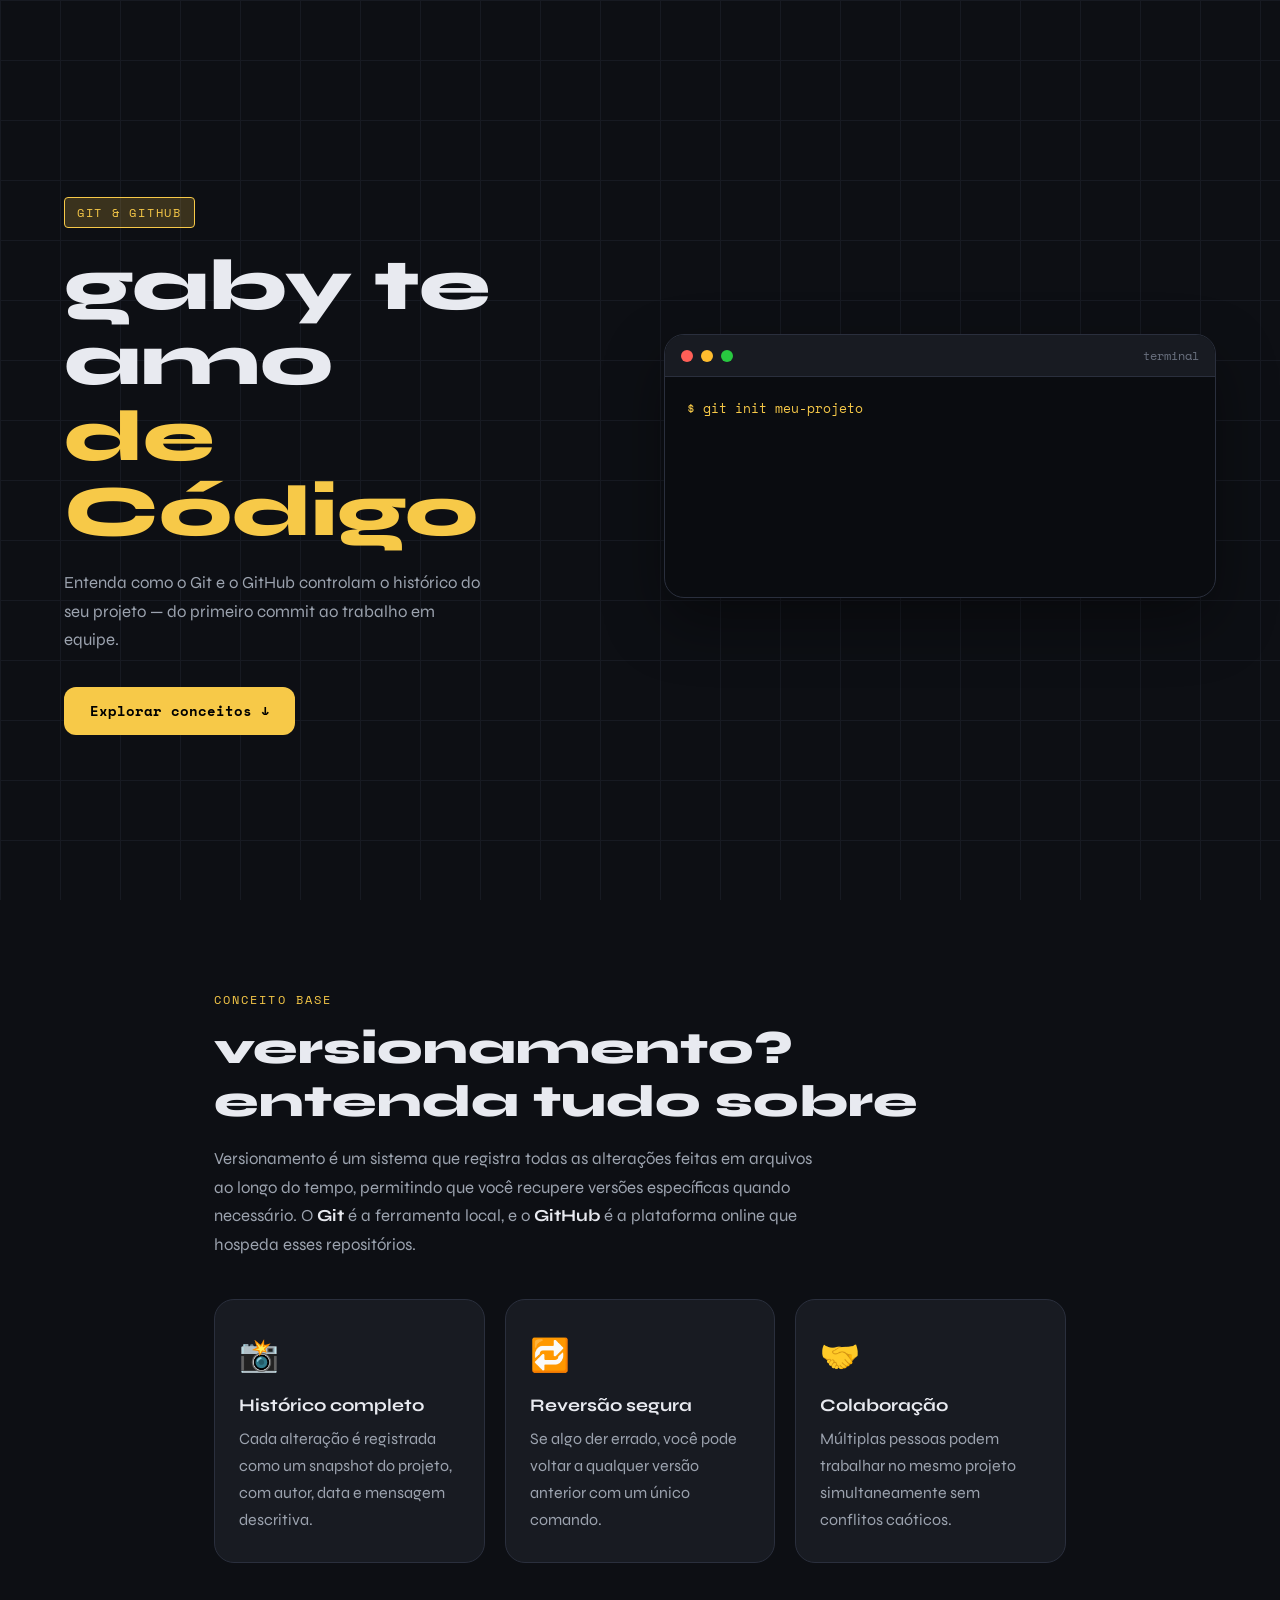
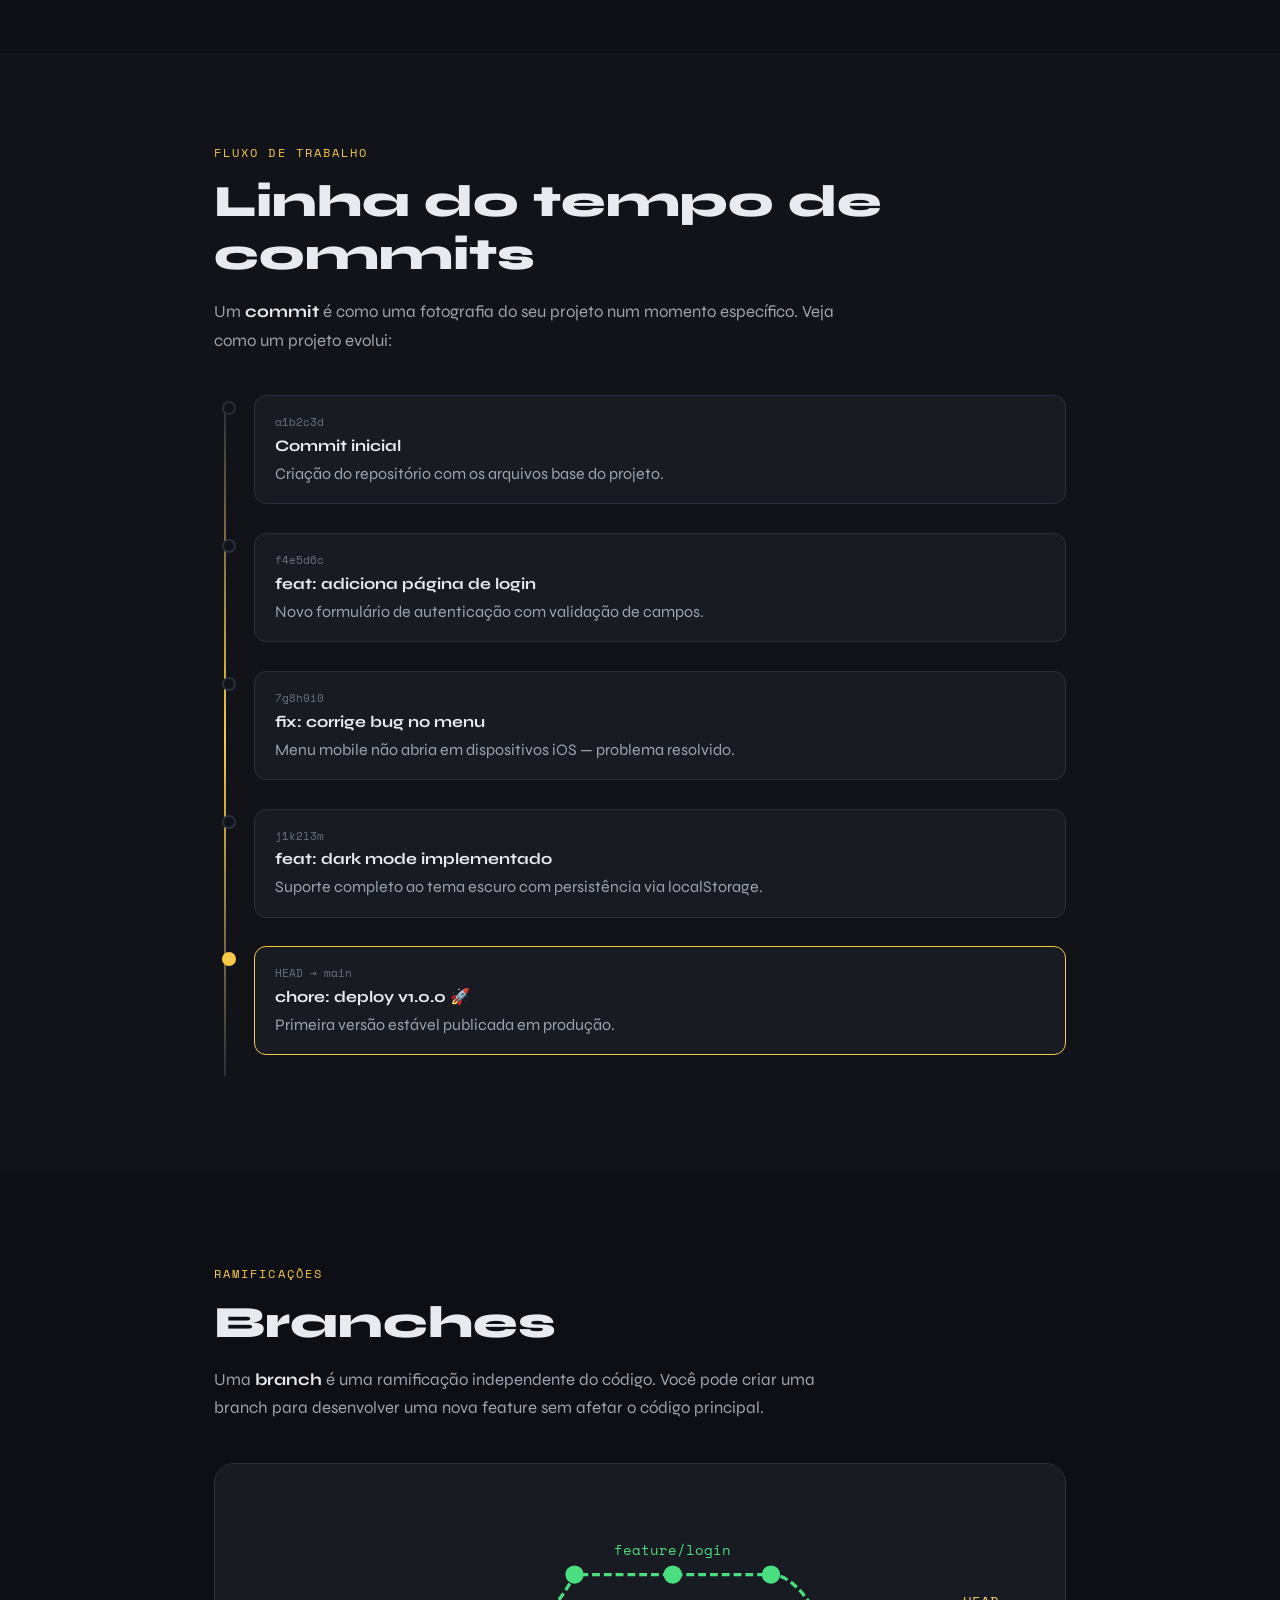
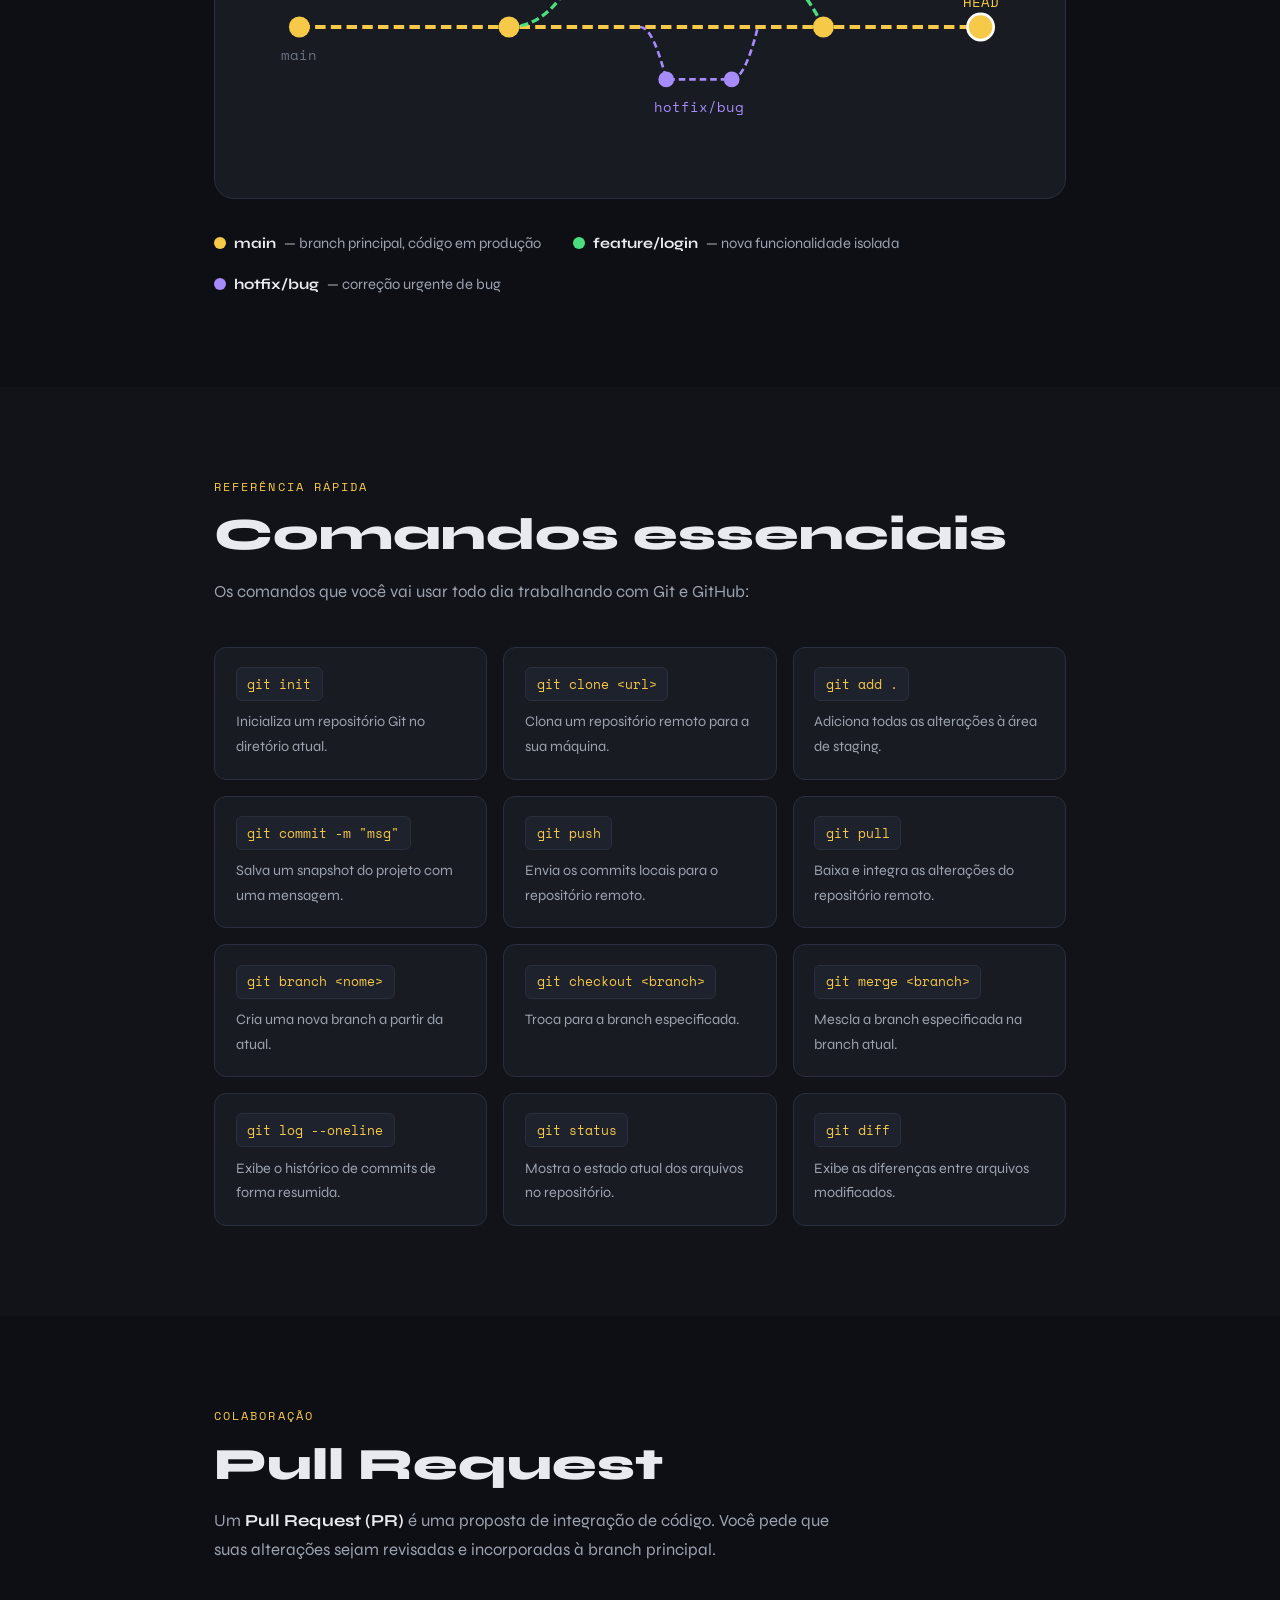
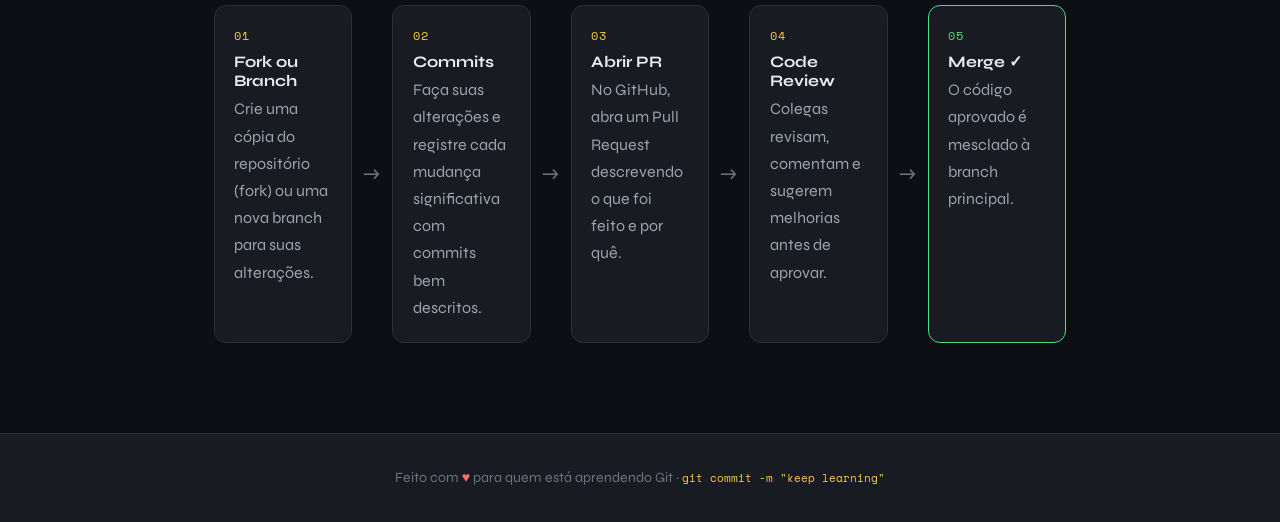
==== commit bb8a8356: "att 13" ====
--- a/index.html
+++ b/index.html
@@ -16,7 +16,7 @@
     <div class="hero-content">
       <div class="badge">git & github</div>
       <h1 class="hero-title">
-        gaby teste de Versionamento<br/>
+        gaby te amo<br/>
         <span class="accent">de Código</span>
       </h1>
       <p class="hero-sub">Entenda como o Git e o GitHub controlam o histórico do seu projeto — do primeiro commit ao trabalho em equipe.</p>
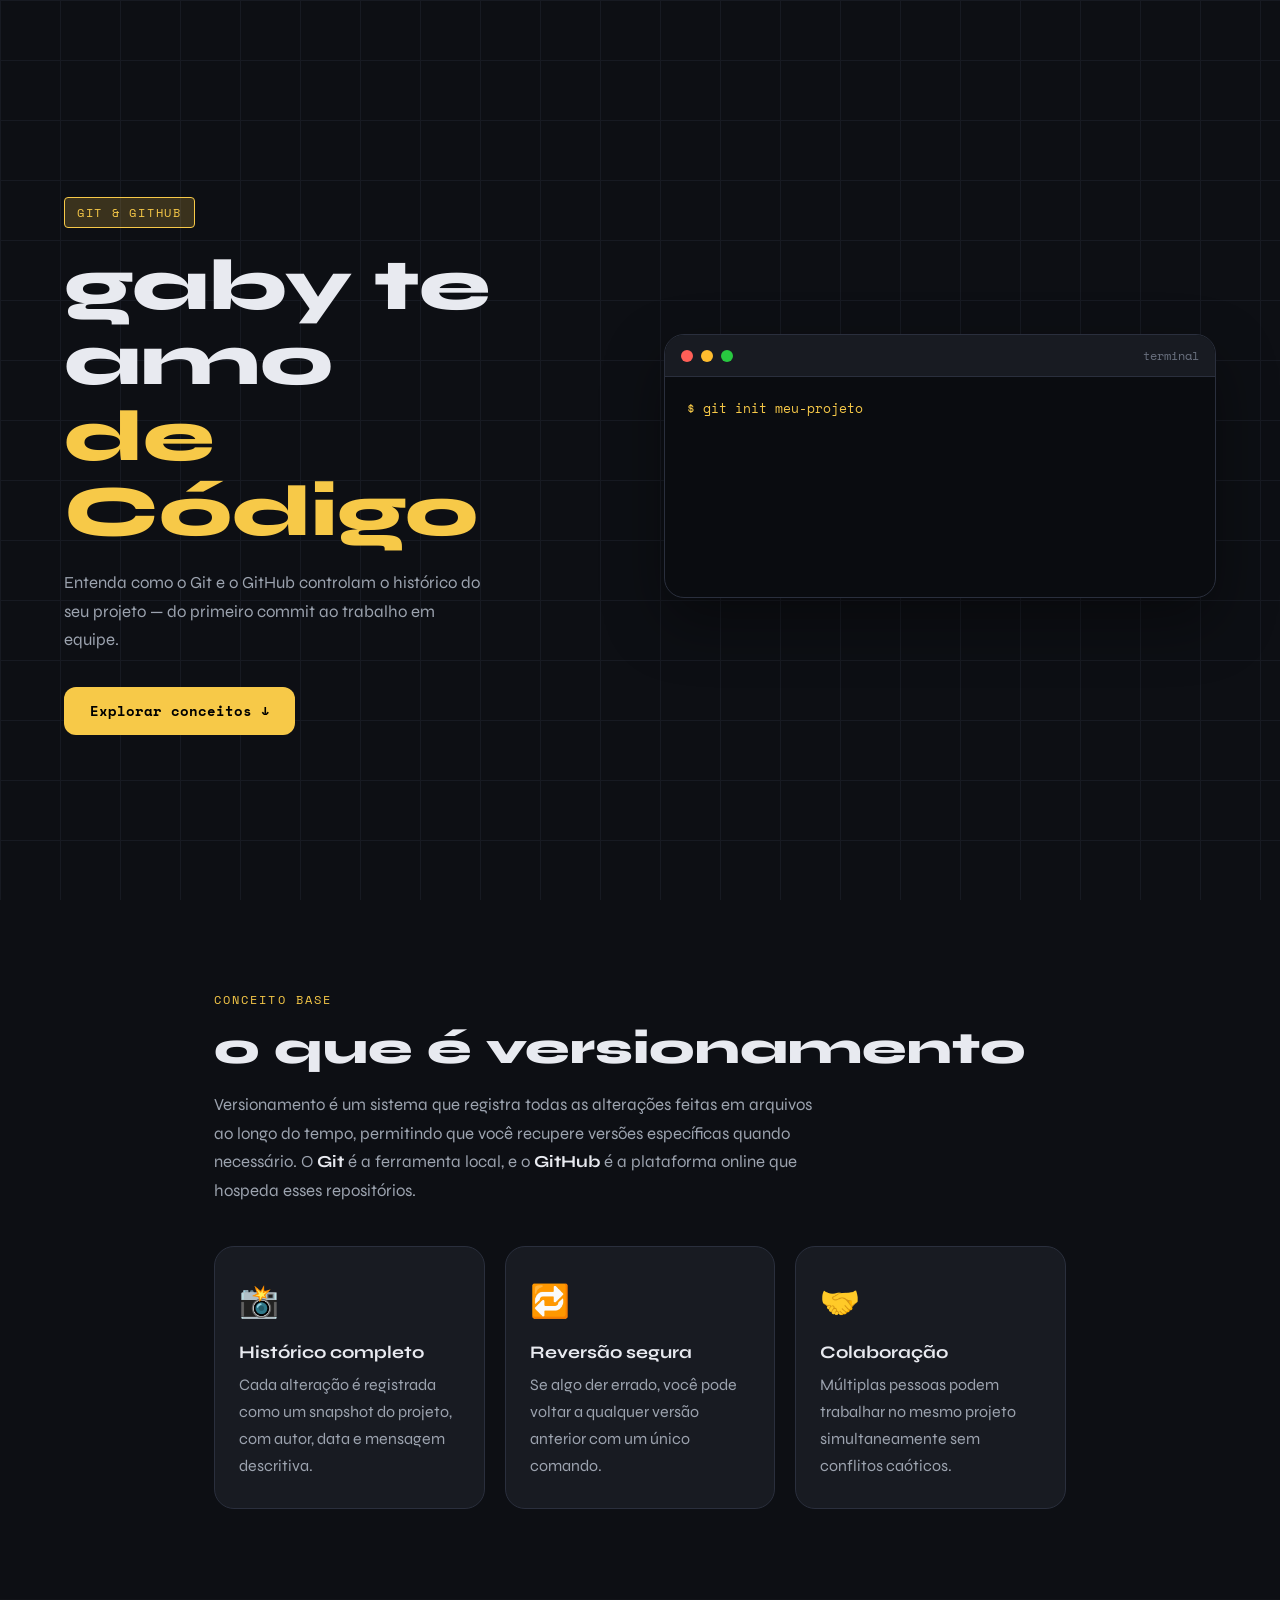
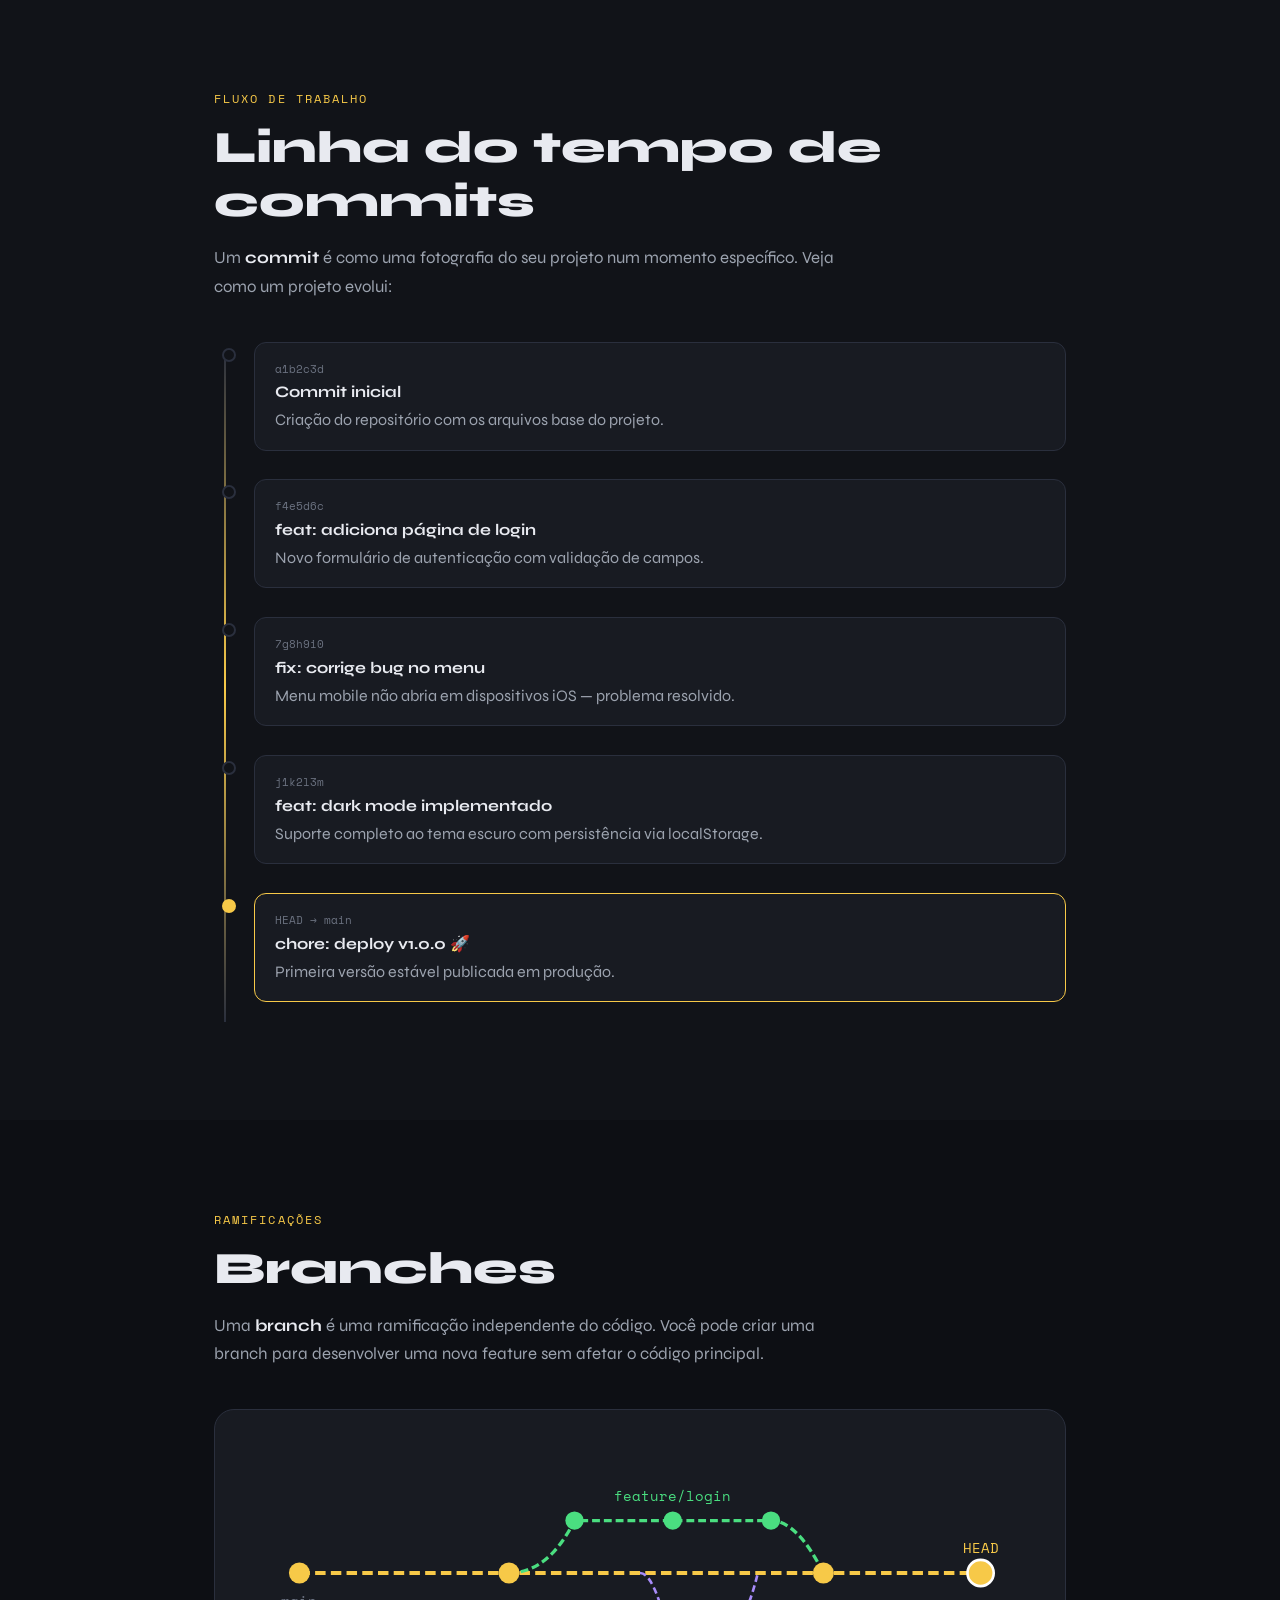
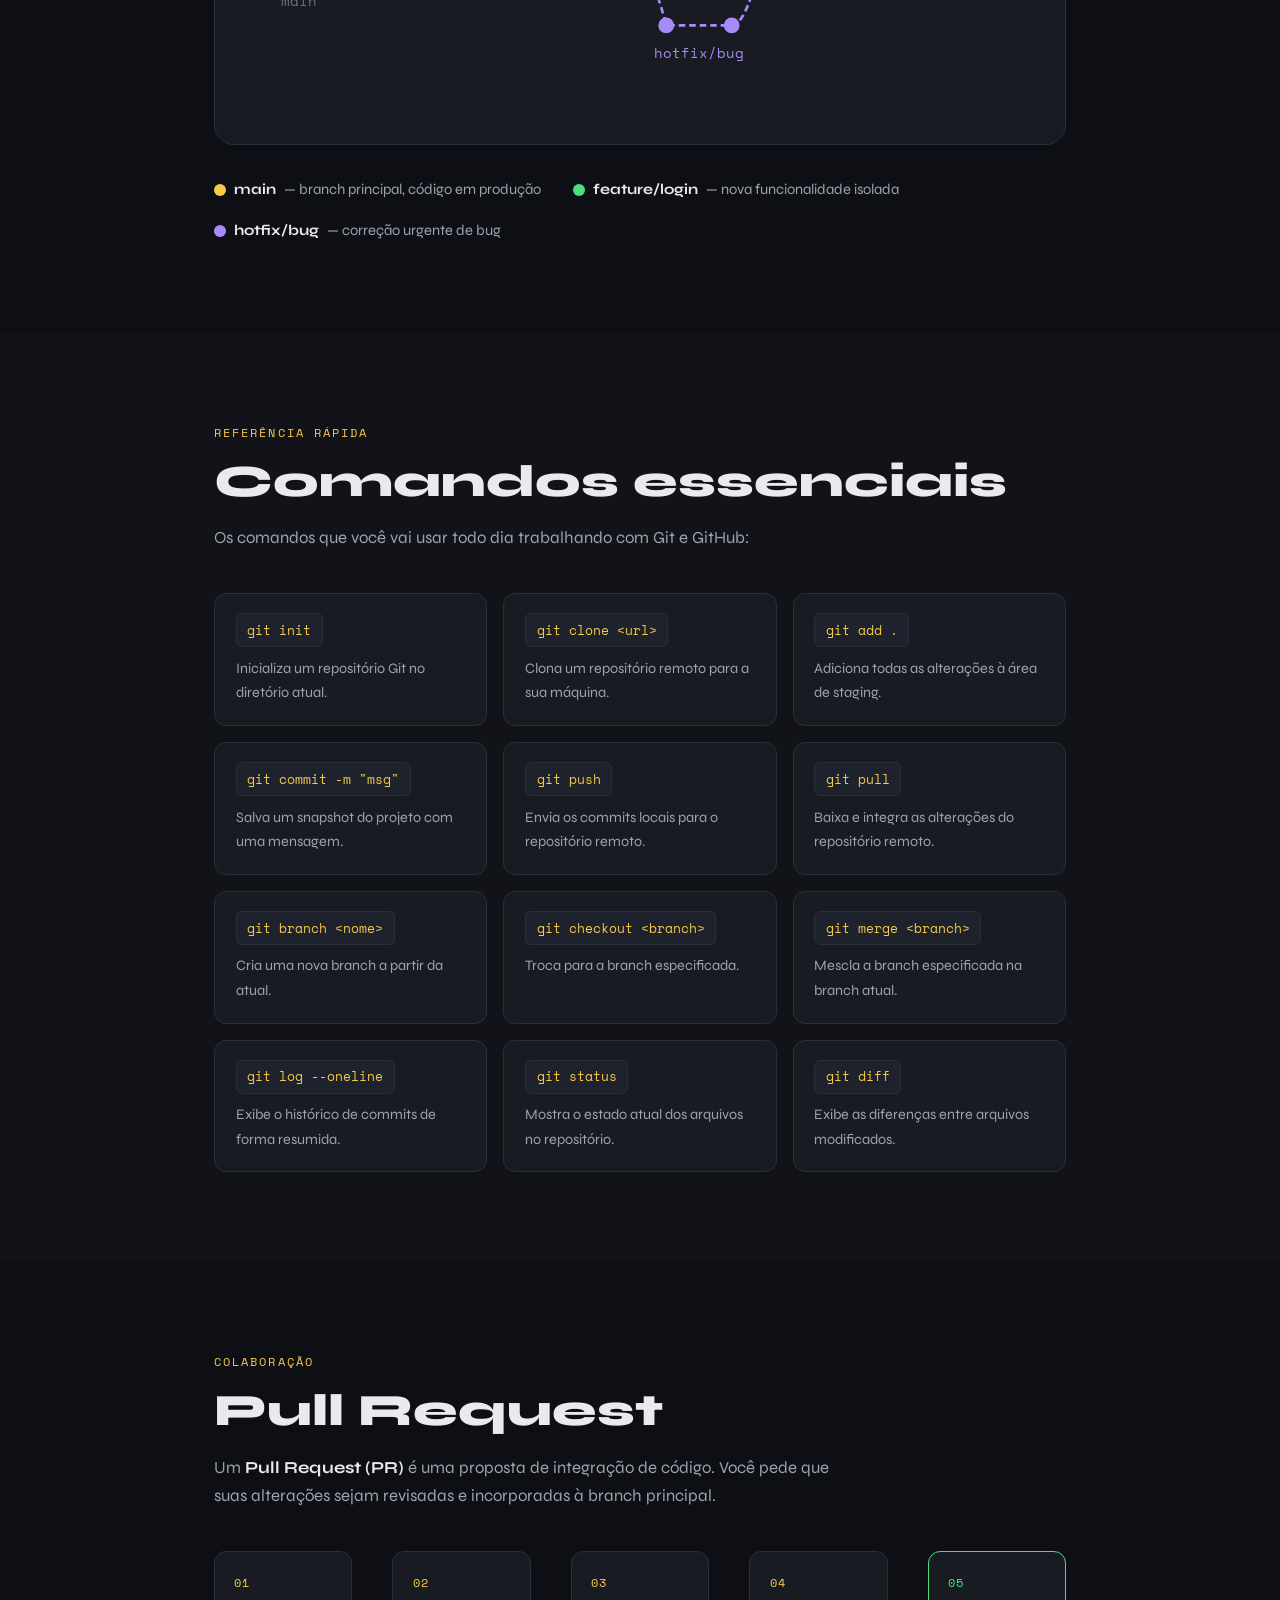
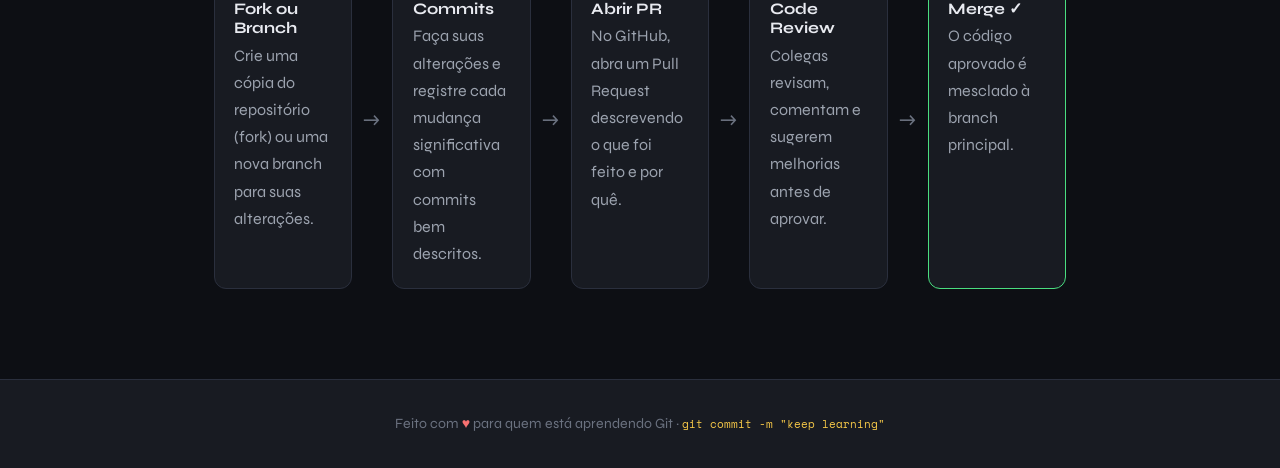
==== commit dc7be745: "att 14" ====
--- a/index.html
+++ b/index.html
@@ -35,7 +35,7 @@
   <section class="section" id="conceitos">
     <div class="container">
       <div class="section-label">conceito base</div>
-      <h2>versionamento?entenda tudo sobre</h2>
+      <h2>o que é versionamento</h2>
       <p class="section-desc">Versionamento é um sistema que registra todas as alterações feitas em arquivos ao longo do tempo, permitindo que você recupere versões específicas quando necessário. O <strong>Git</strong> é a ferramenta local, e o <strong>GitHub</strong> é a plataforma online que hospeda esses repositórios.</p>
 
       <div class="cards-grid">
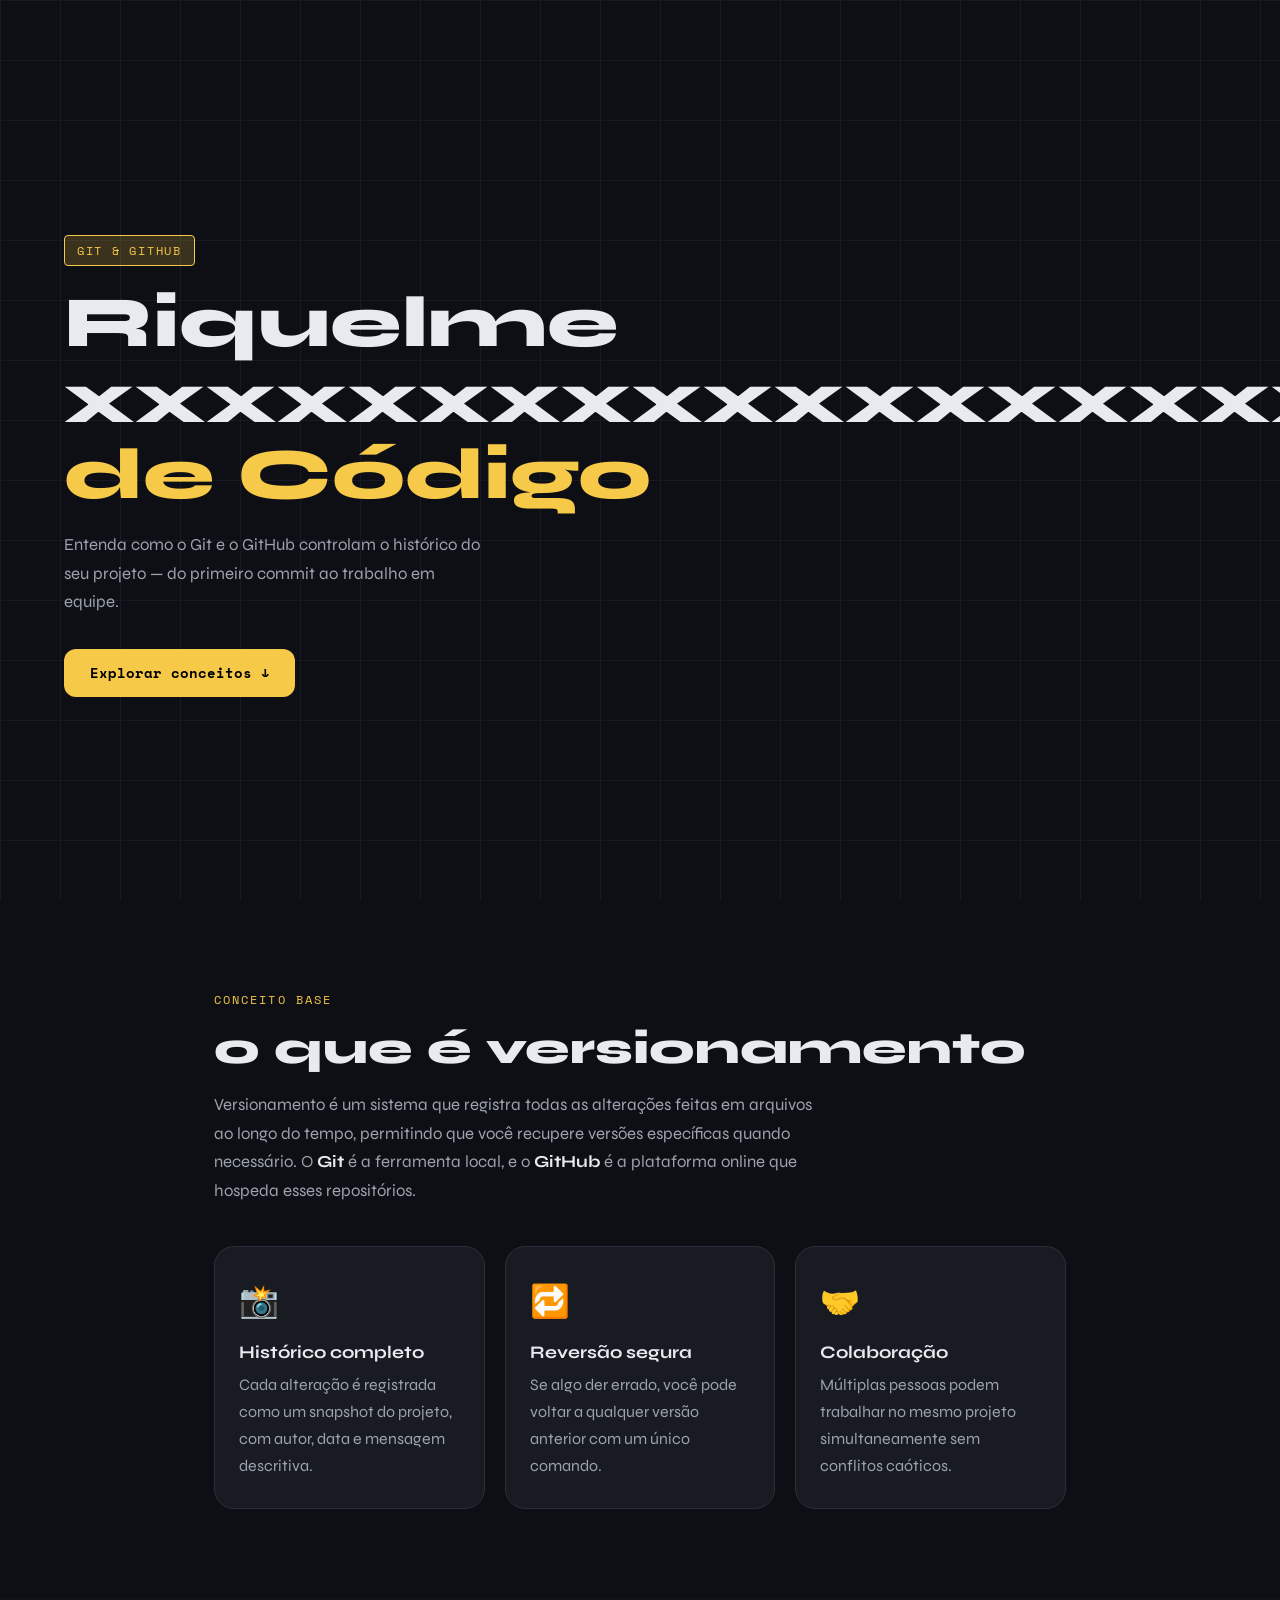
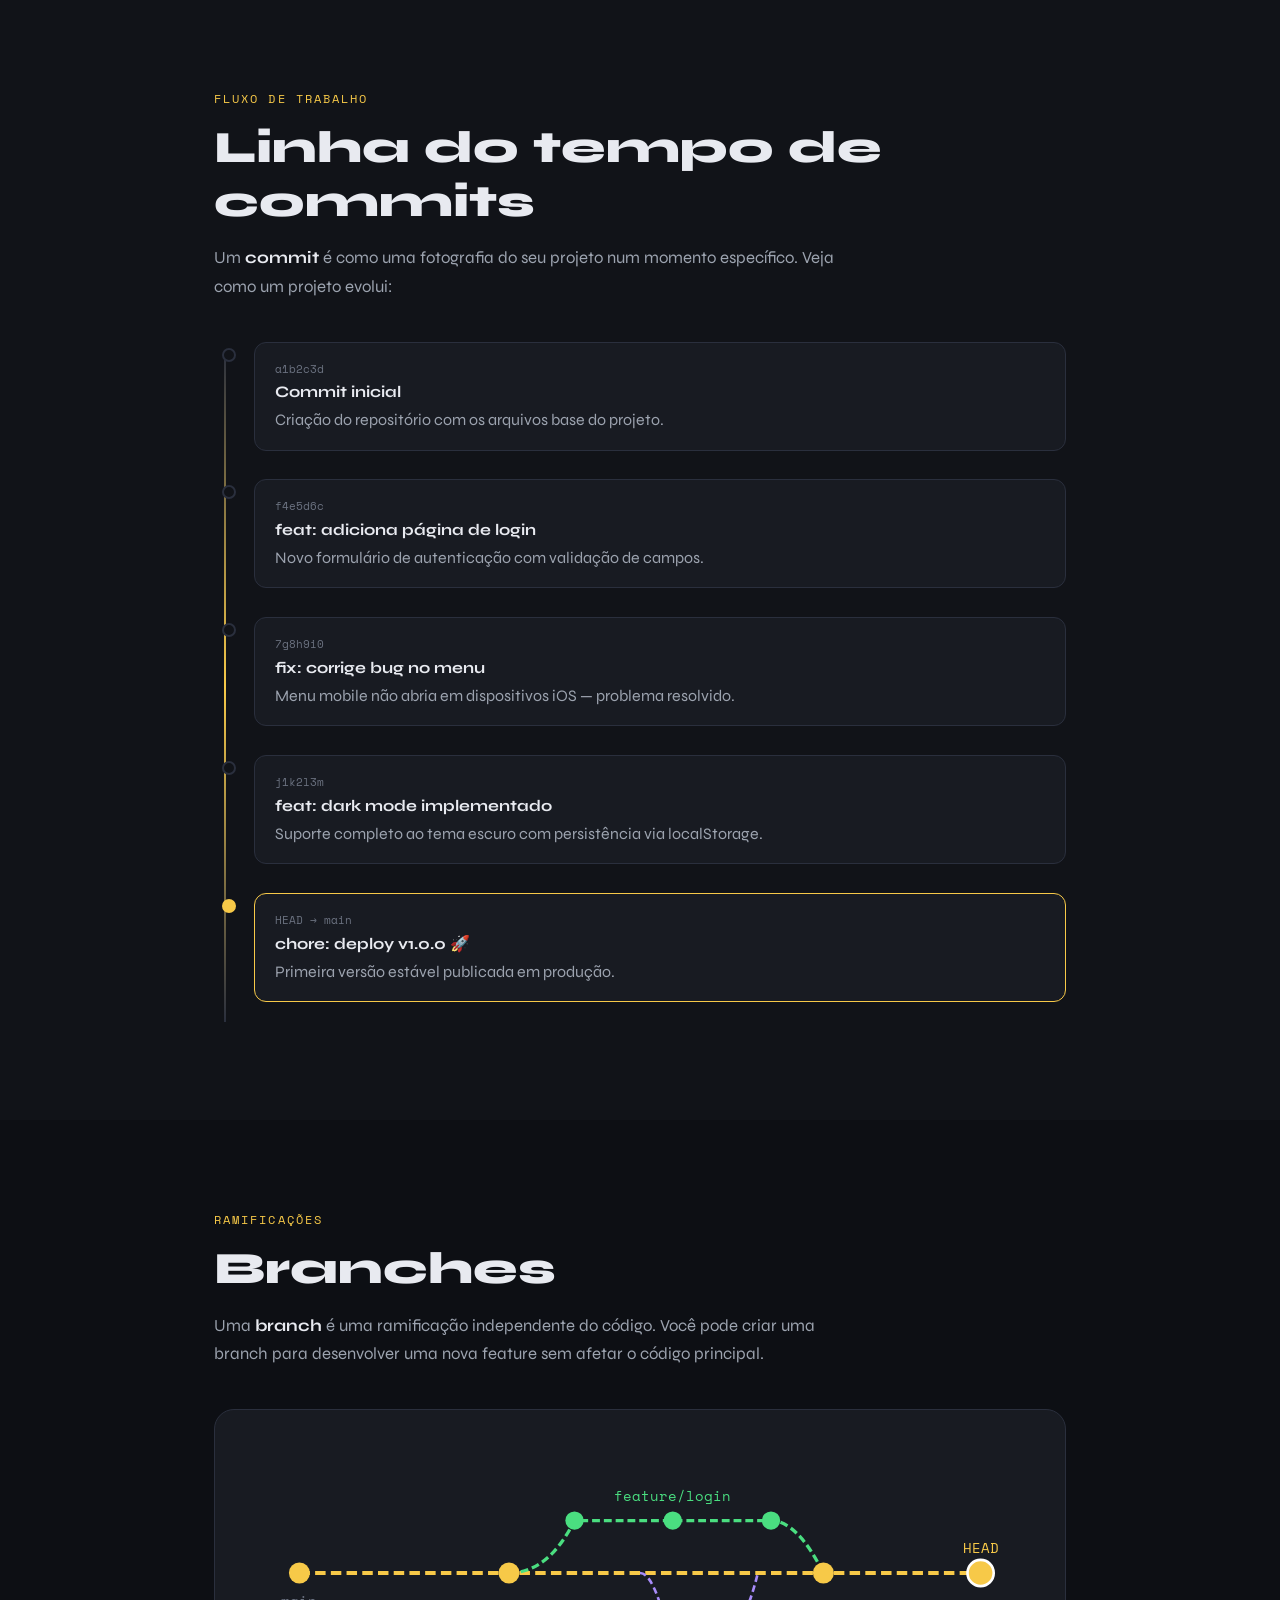
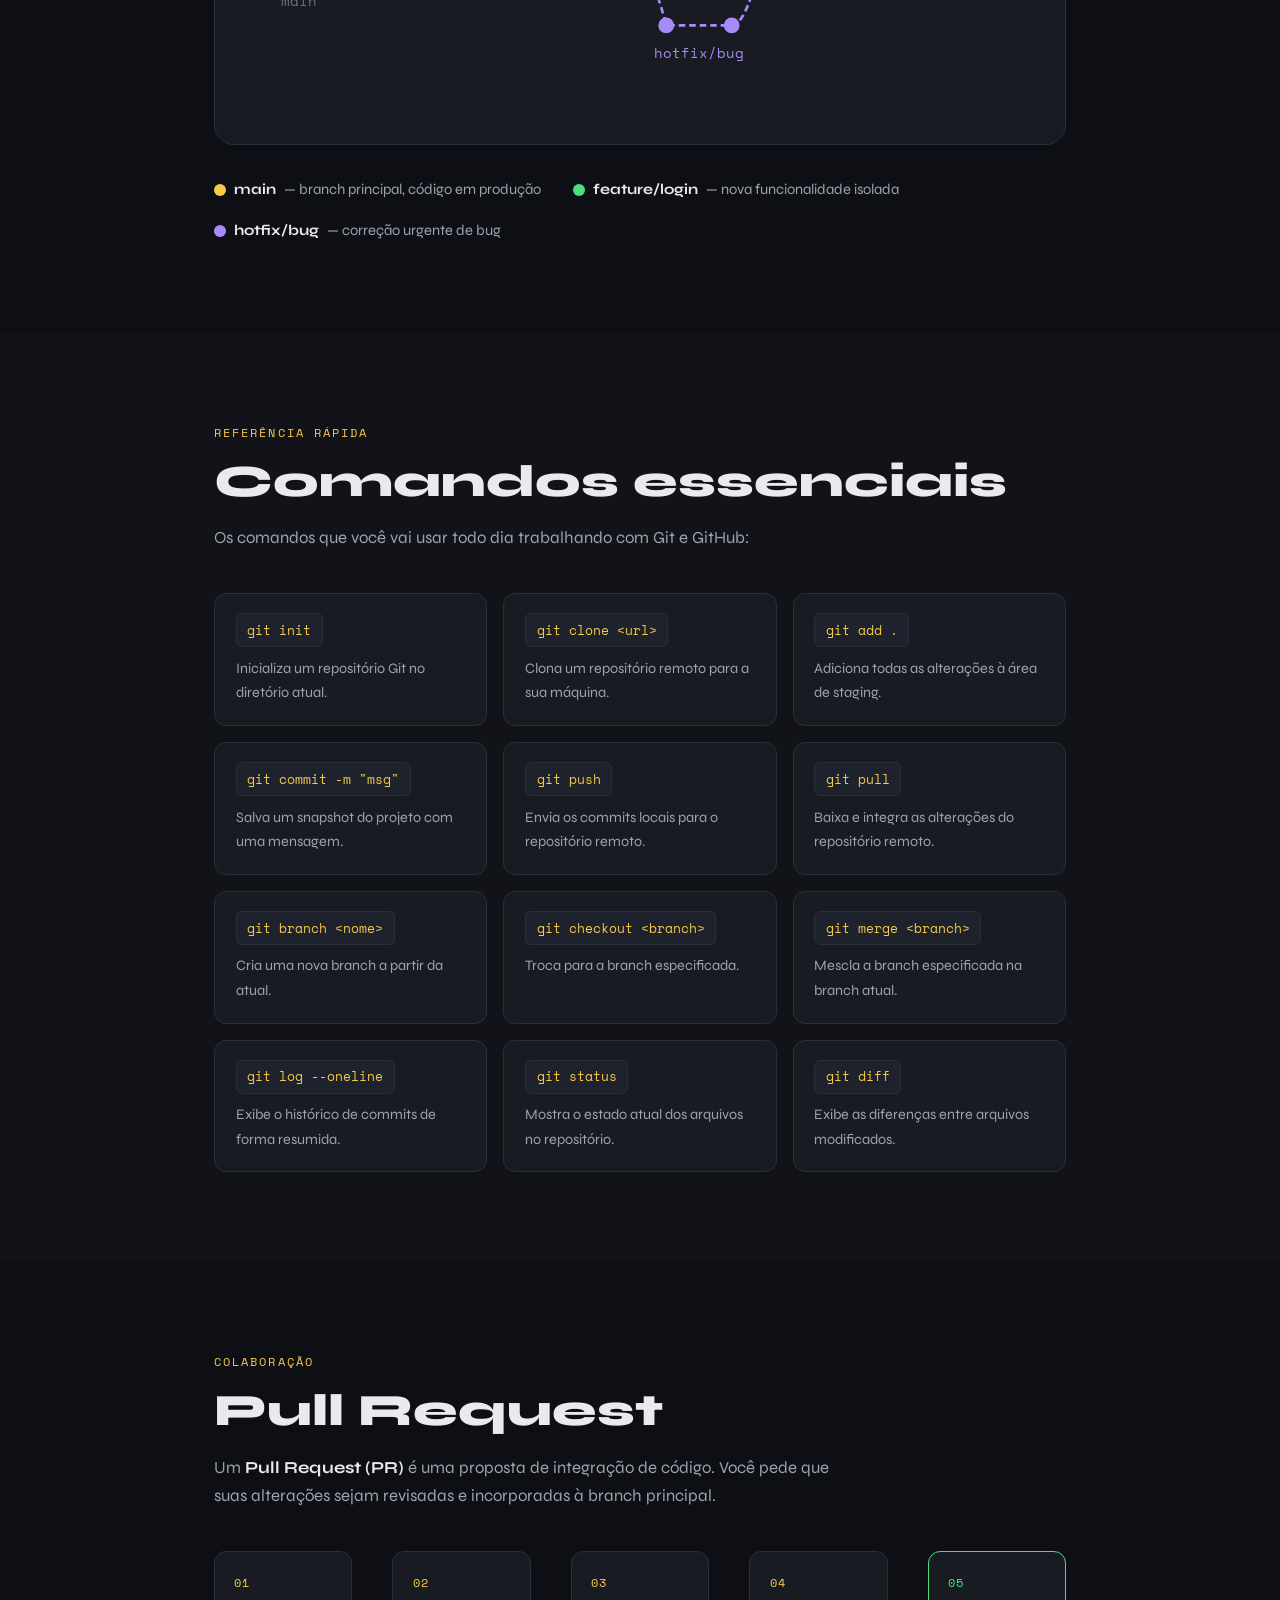
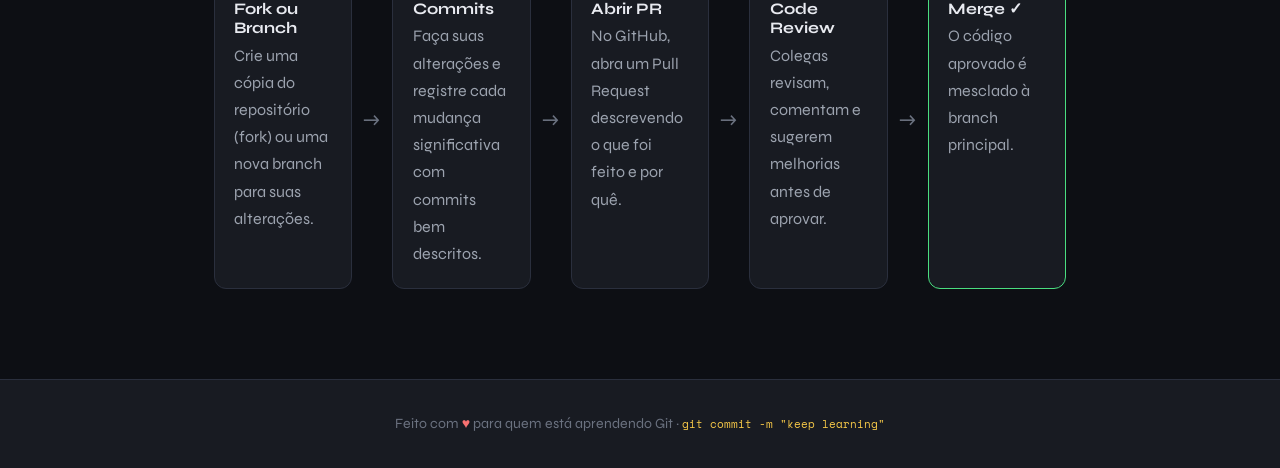
==== commit fd07bb1d: "att riquelme" ====
--- a/index.html
+++ b/index.html
@@ -16,7 +16,7 @@
     <div class="hero-content">
       <div class="badge">git & github</div>
       <h1 class="hero-title">
-        gaby te amo<br/>
+        Riquelme xxxxxxxxxxxxxxxxxxxx<br/>
         <span class="accent">de Código</span>
       </h1>
       <p class="hero-sub">Entenda como o Git e o GitHub controlam o histórico do seu projeto — do primeiro commit ao trabalho em equipe.</p>
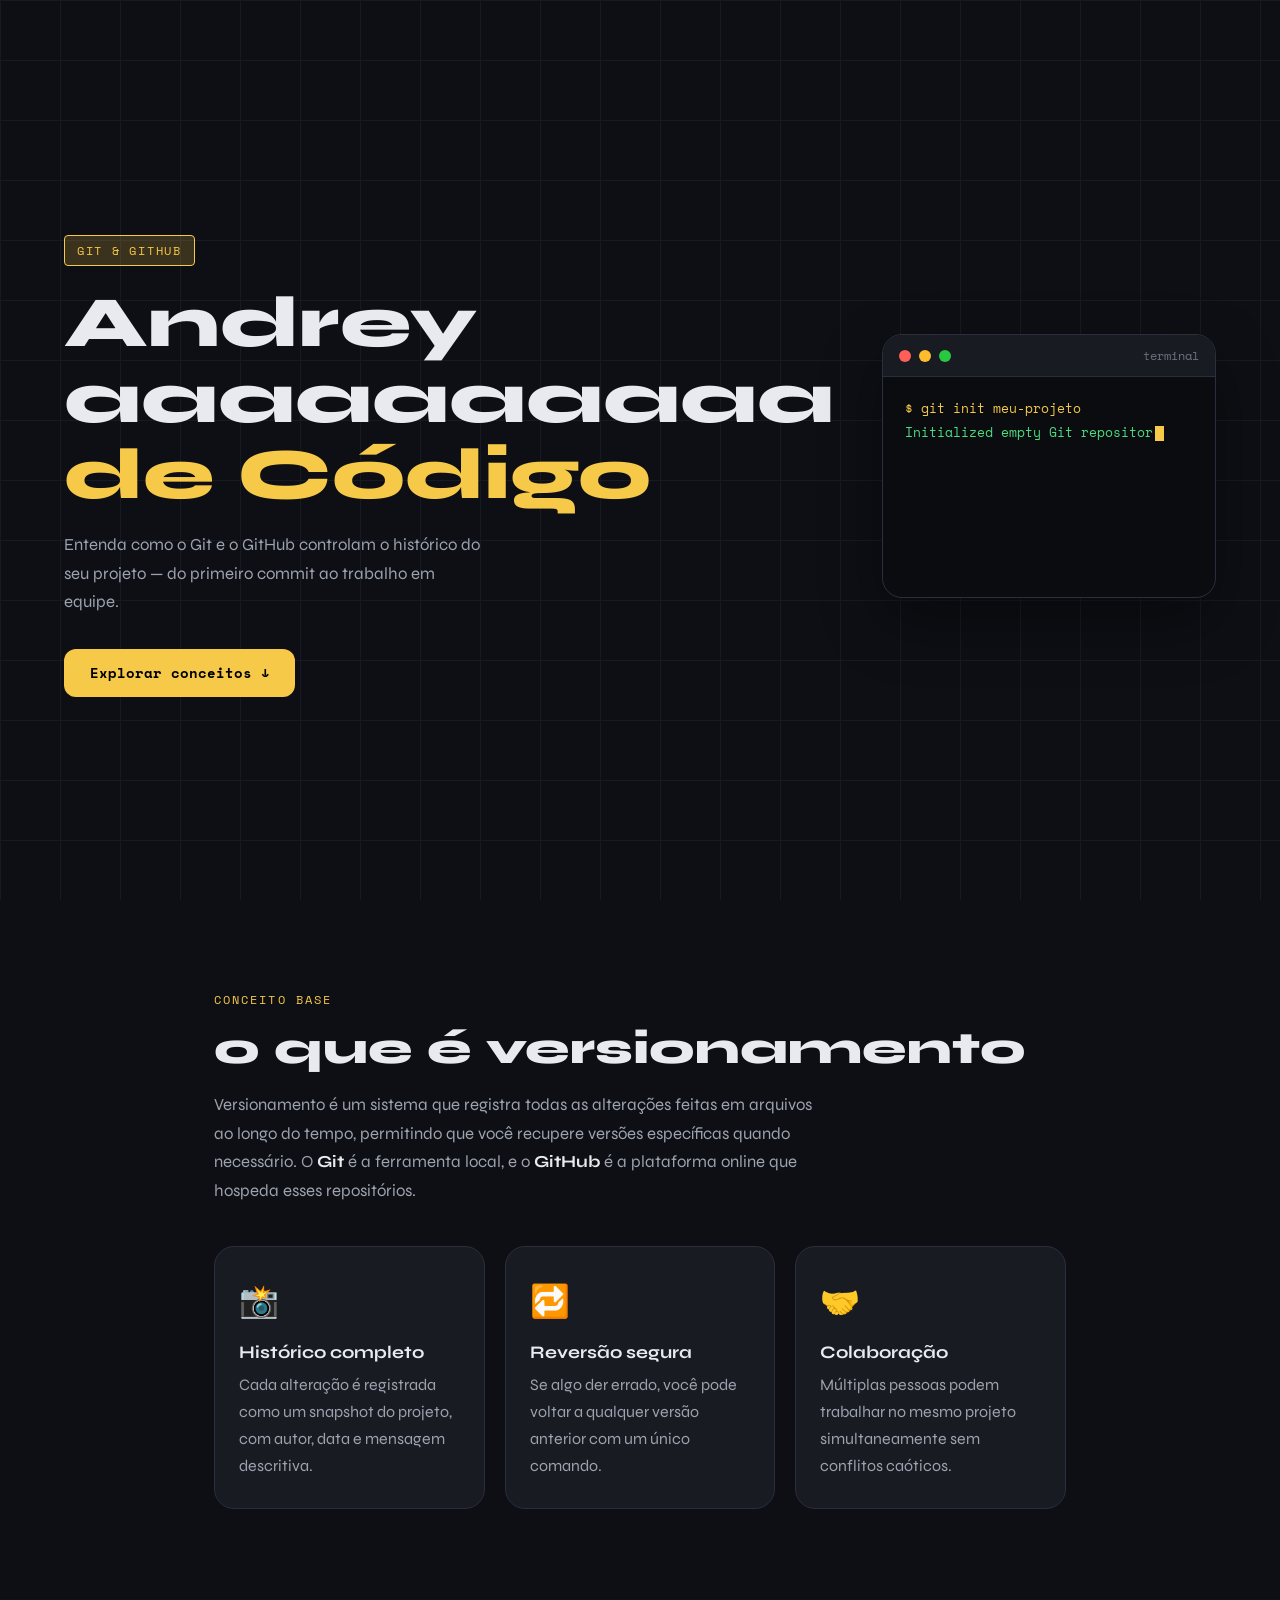
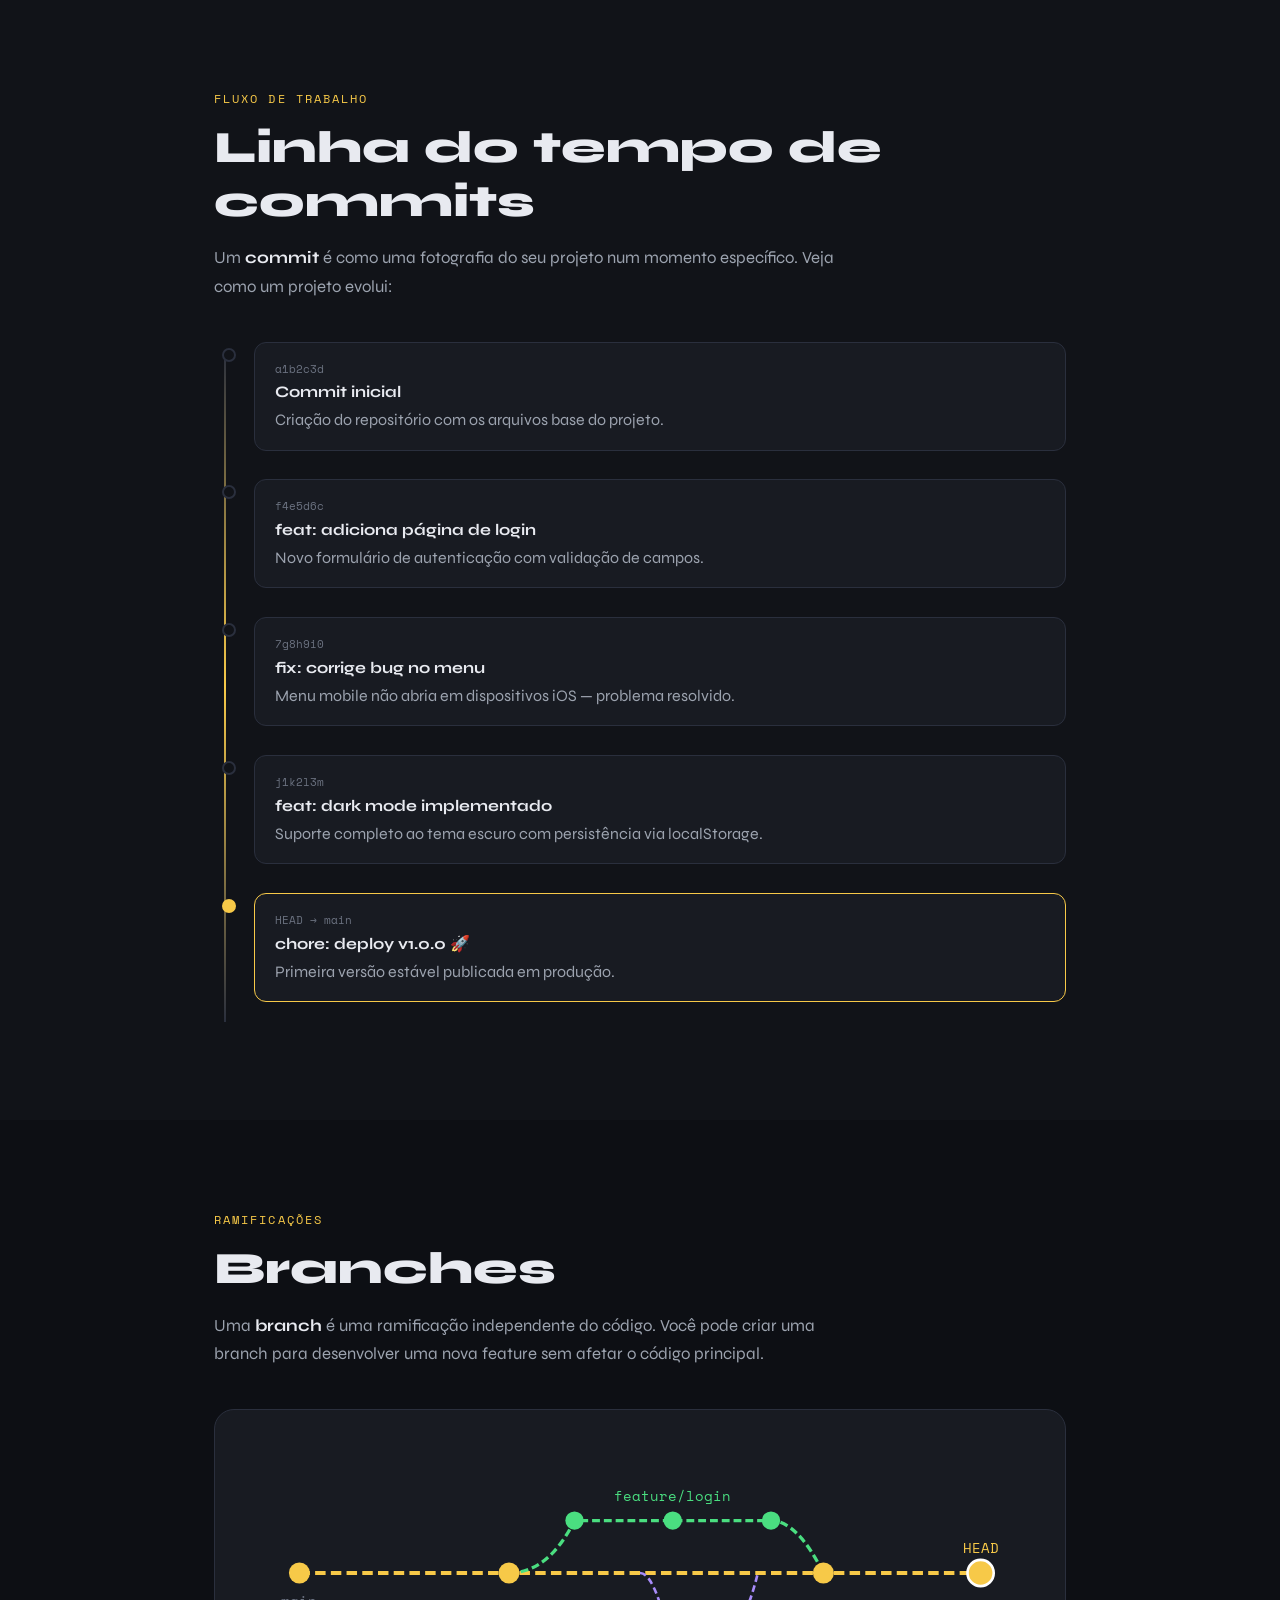
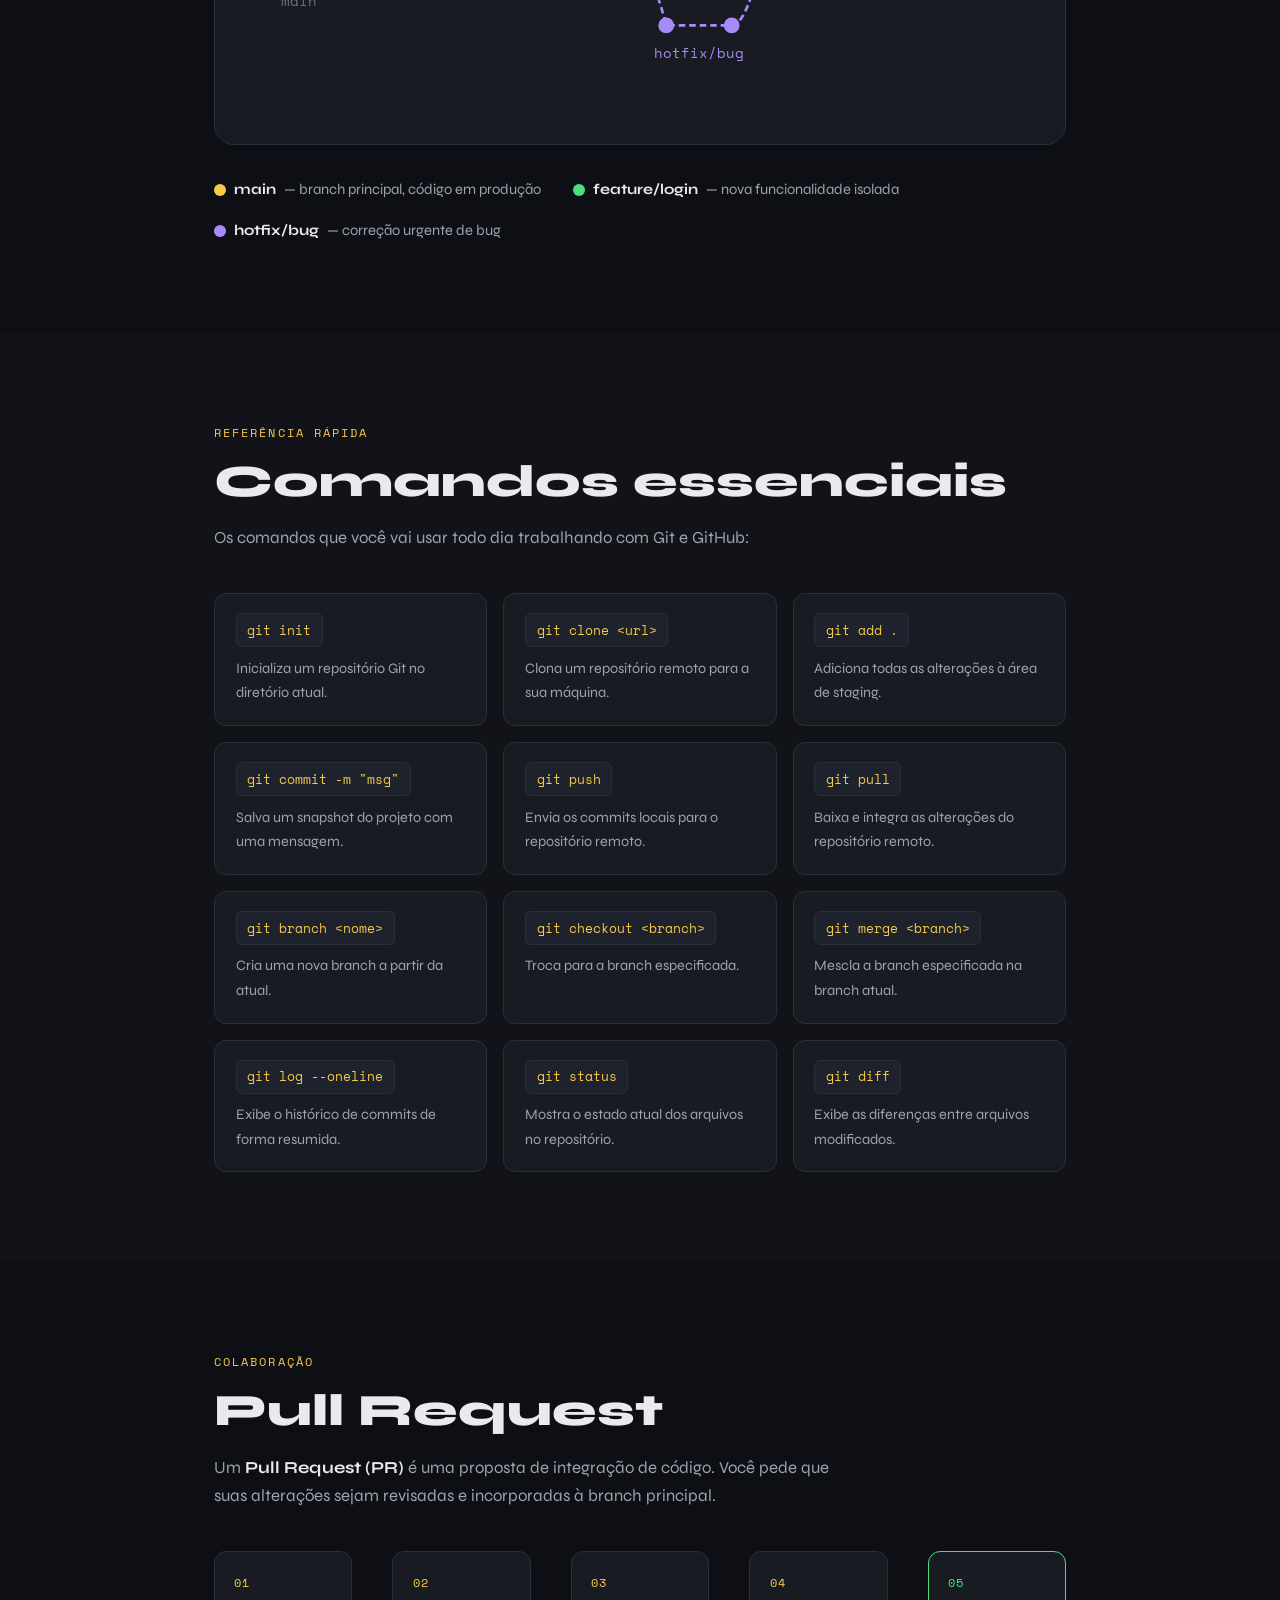
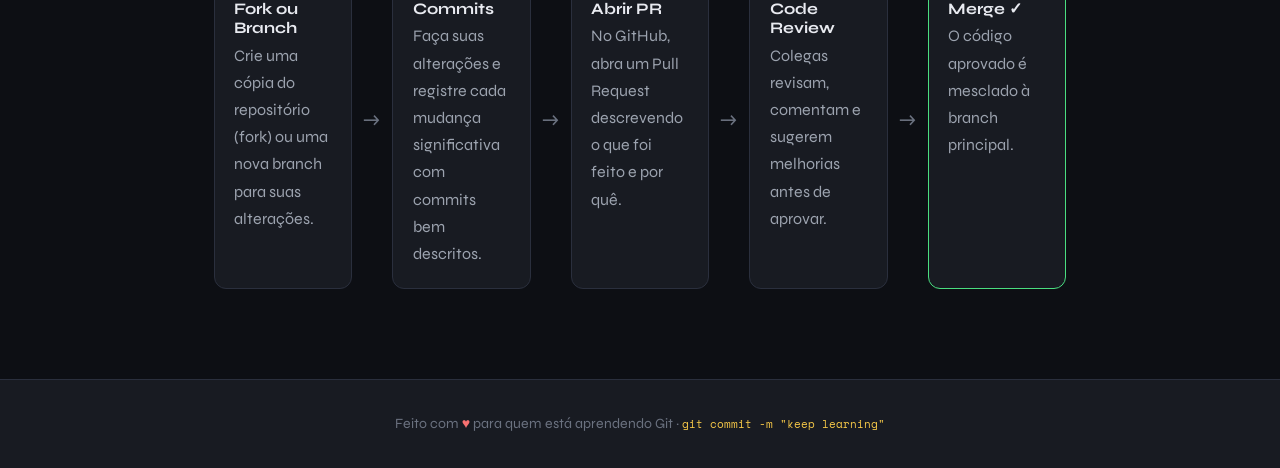
==== commit 29ebdae1: "att 14" ====
--- a/index.html
+++ b/index.html
@@ -16,7 +16,7 @@
     <div class="hero-content">
       <div class="badge">git & github</div>
       <h1 class="hero-title">
-        Riquelme xxxxxxxxxxxxxxxxxxxx<br/>
+        Andrey aaaaaaaaaa<br/>
         <span class="accent">de Código</span>
       </h1>
       <p class="hero-sub">Entenda como o Git e o GitHub controlam o histórico do seu projeto — do primeiro commit ao trabalho em equipe.</p>
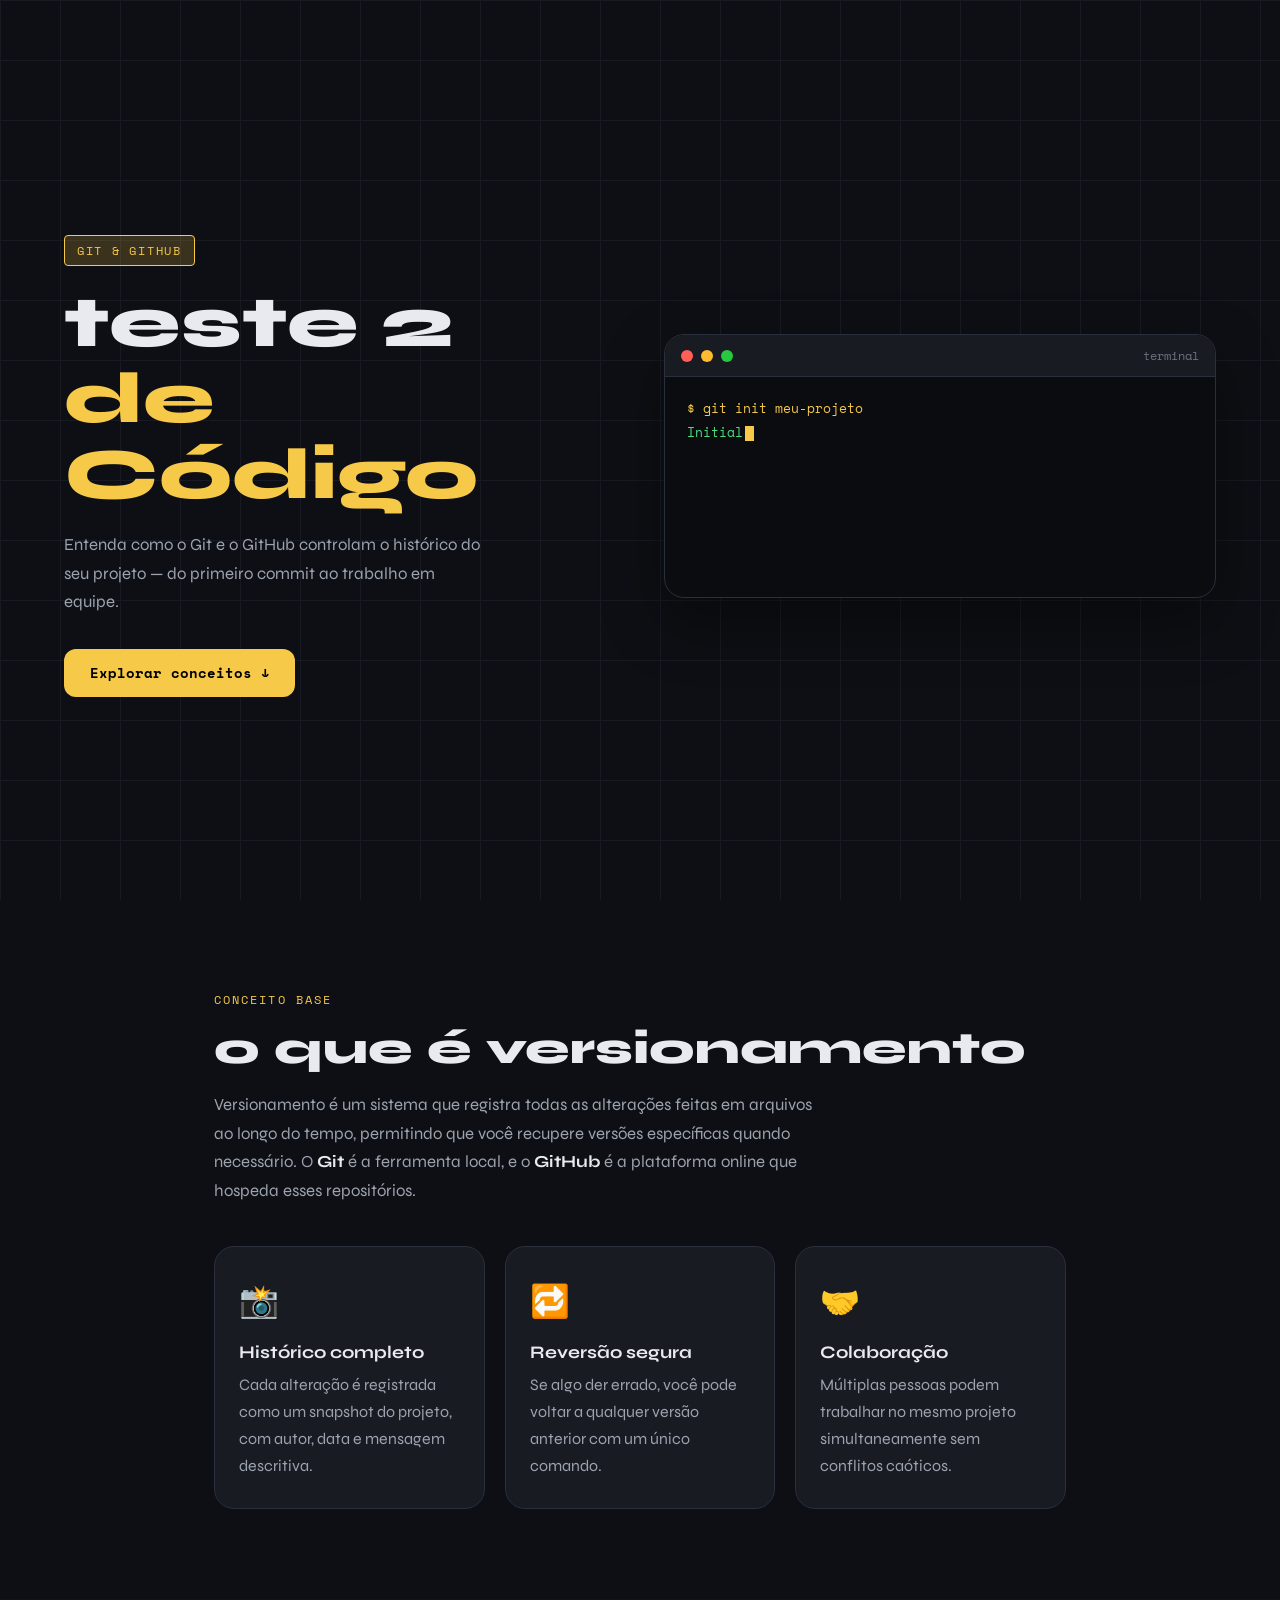
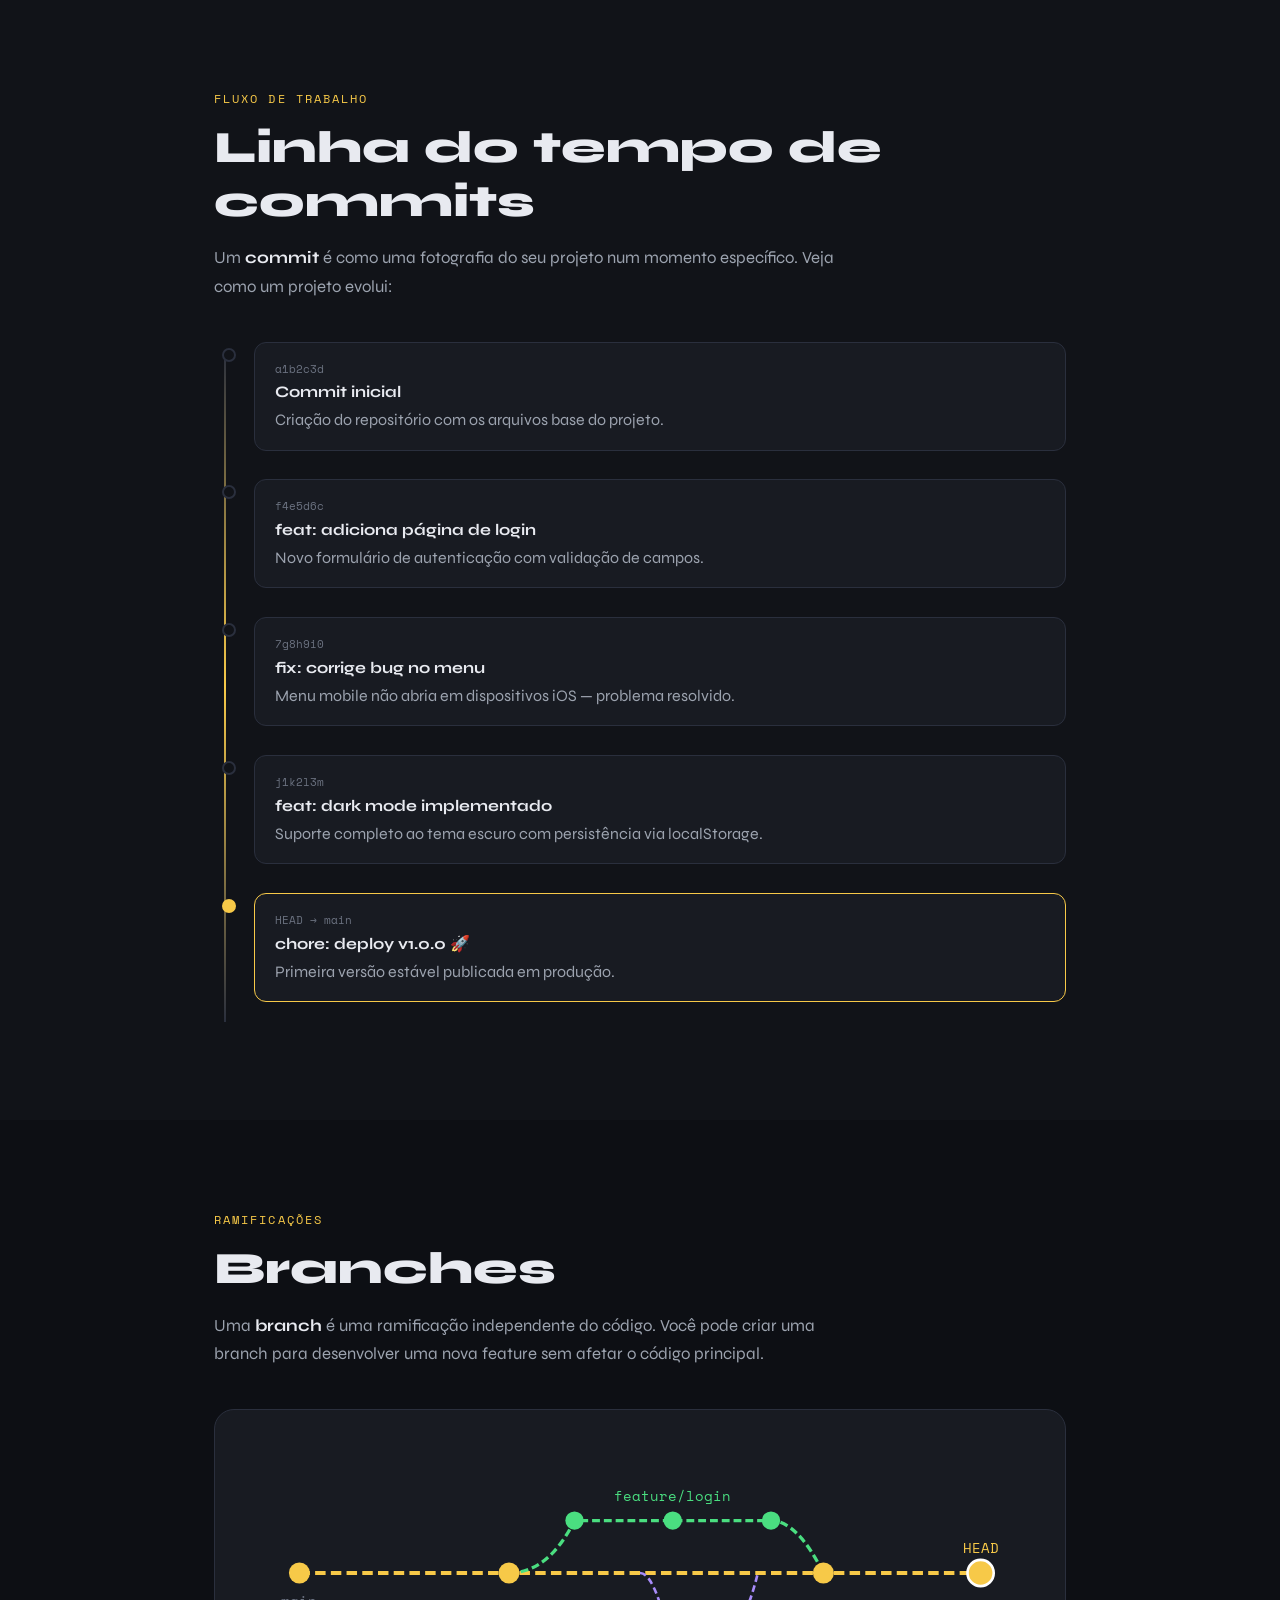
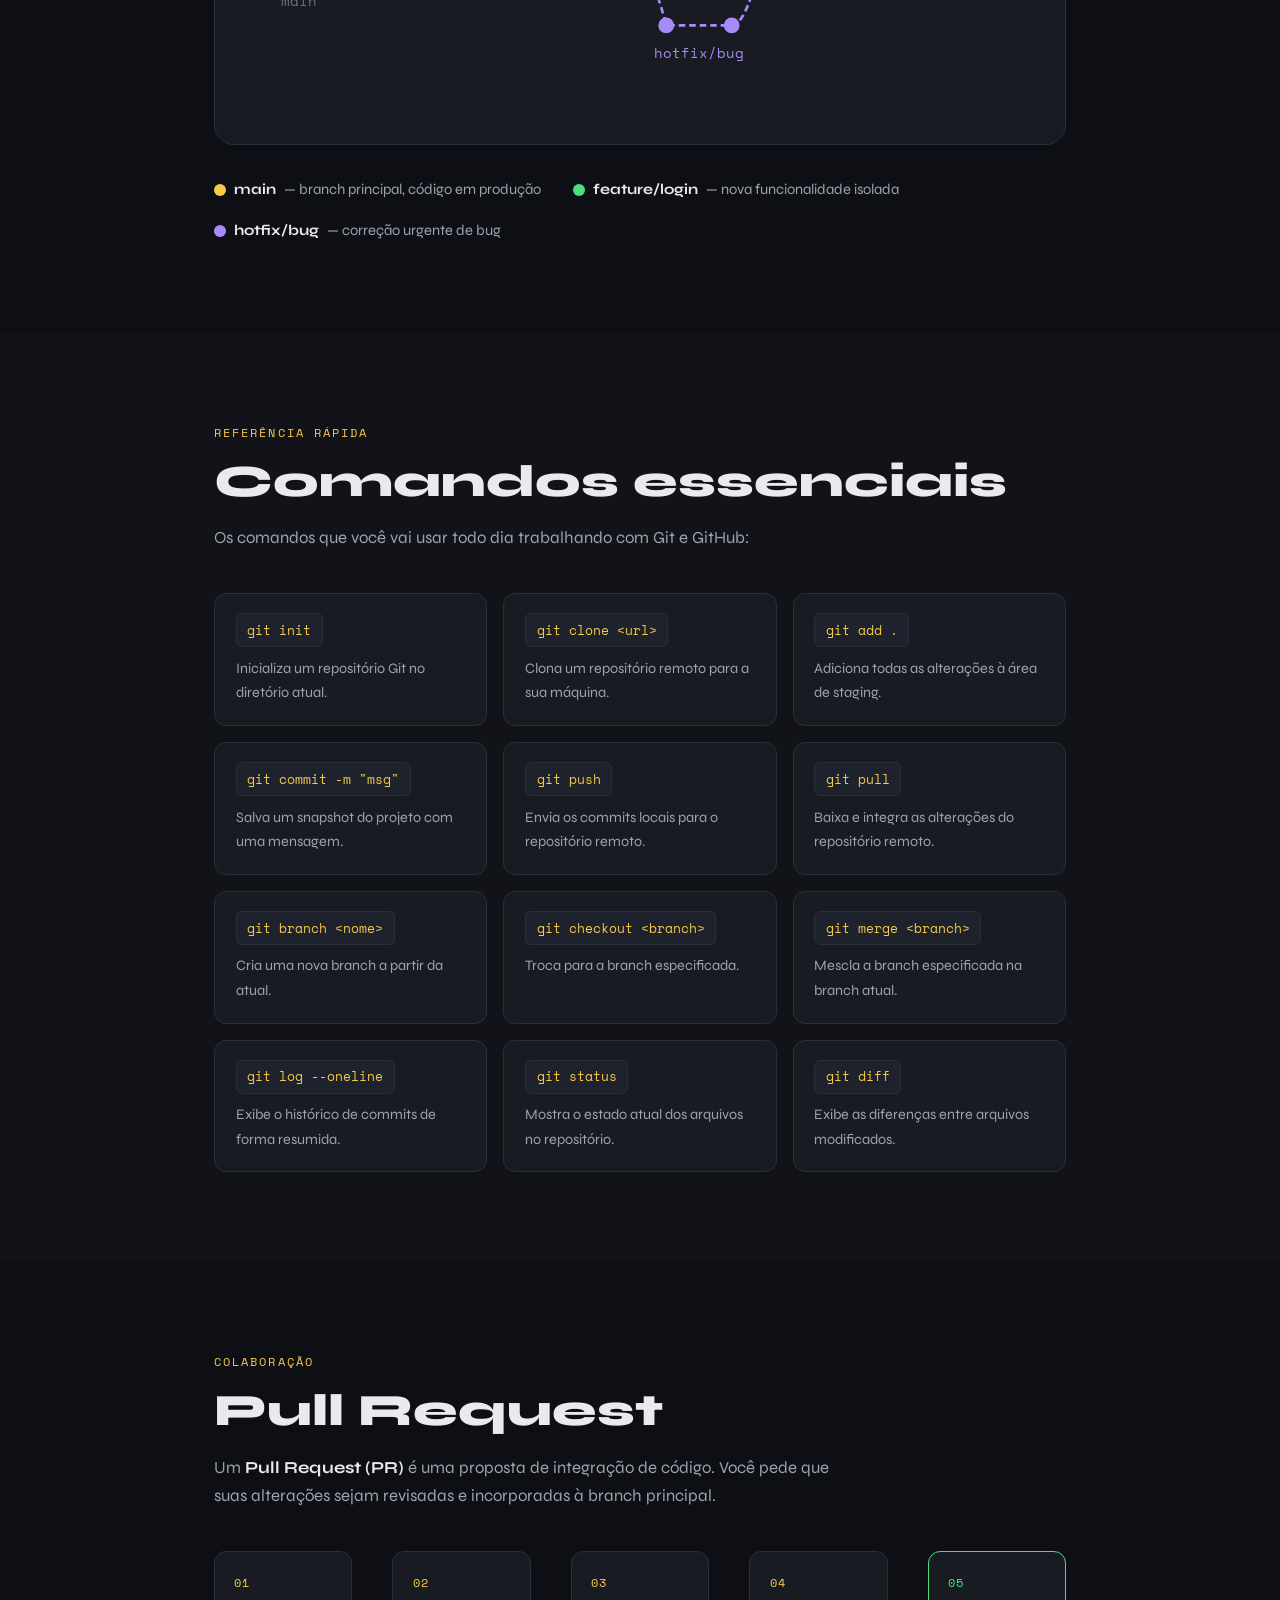
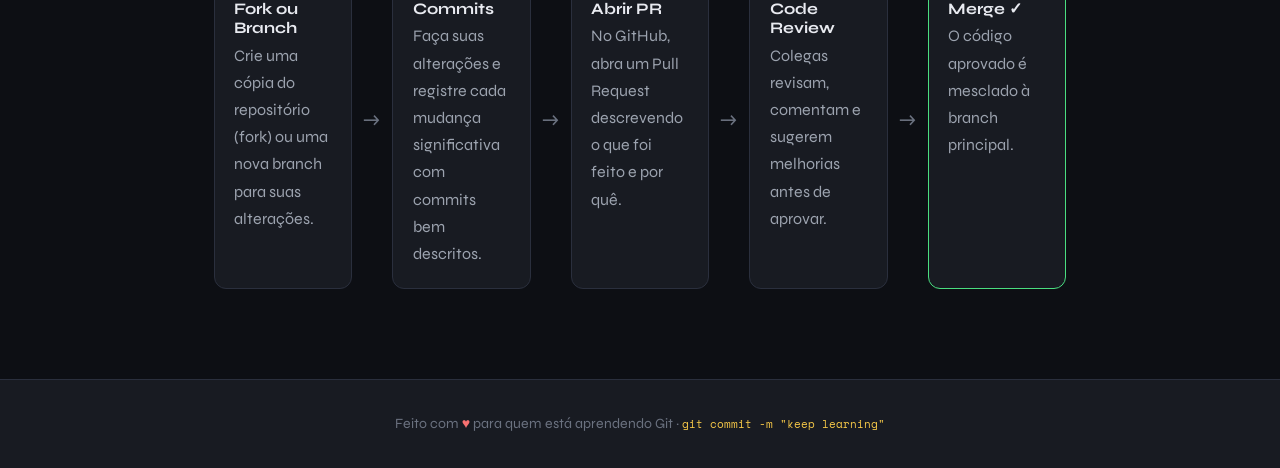
==== commit f5e48a75: "andtry" ====
--- a/index.html
+++ b/index.html
@@ -16,7 +16,7 @@
     <div class="hero-content">
       <div class="badge">git & github</div>
       <h1 class="hero-title">
-        Andrey aaaaaaaaaa<br/>
+        teste 2<br/>
         <span class="accent">de Código</span>
       </h1>
       <p class="hero-sub">Entenda como o Git e o GitHub controlam o histórico do seu projeto — do primeiro commit ao trabalho em equipe.</p>
